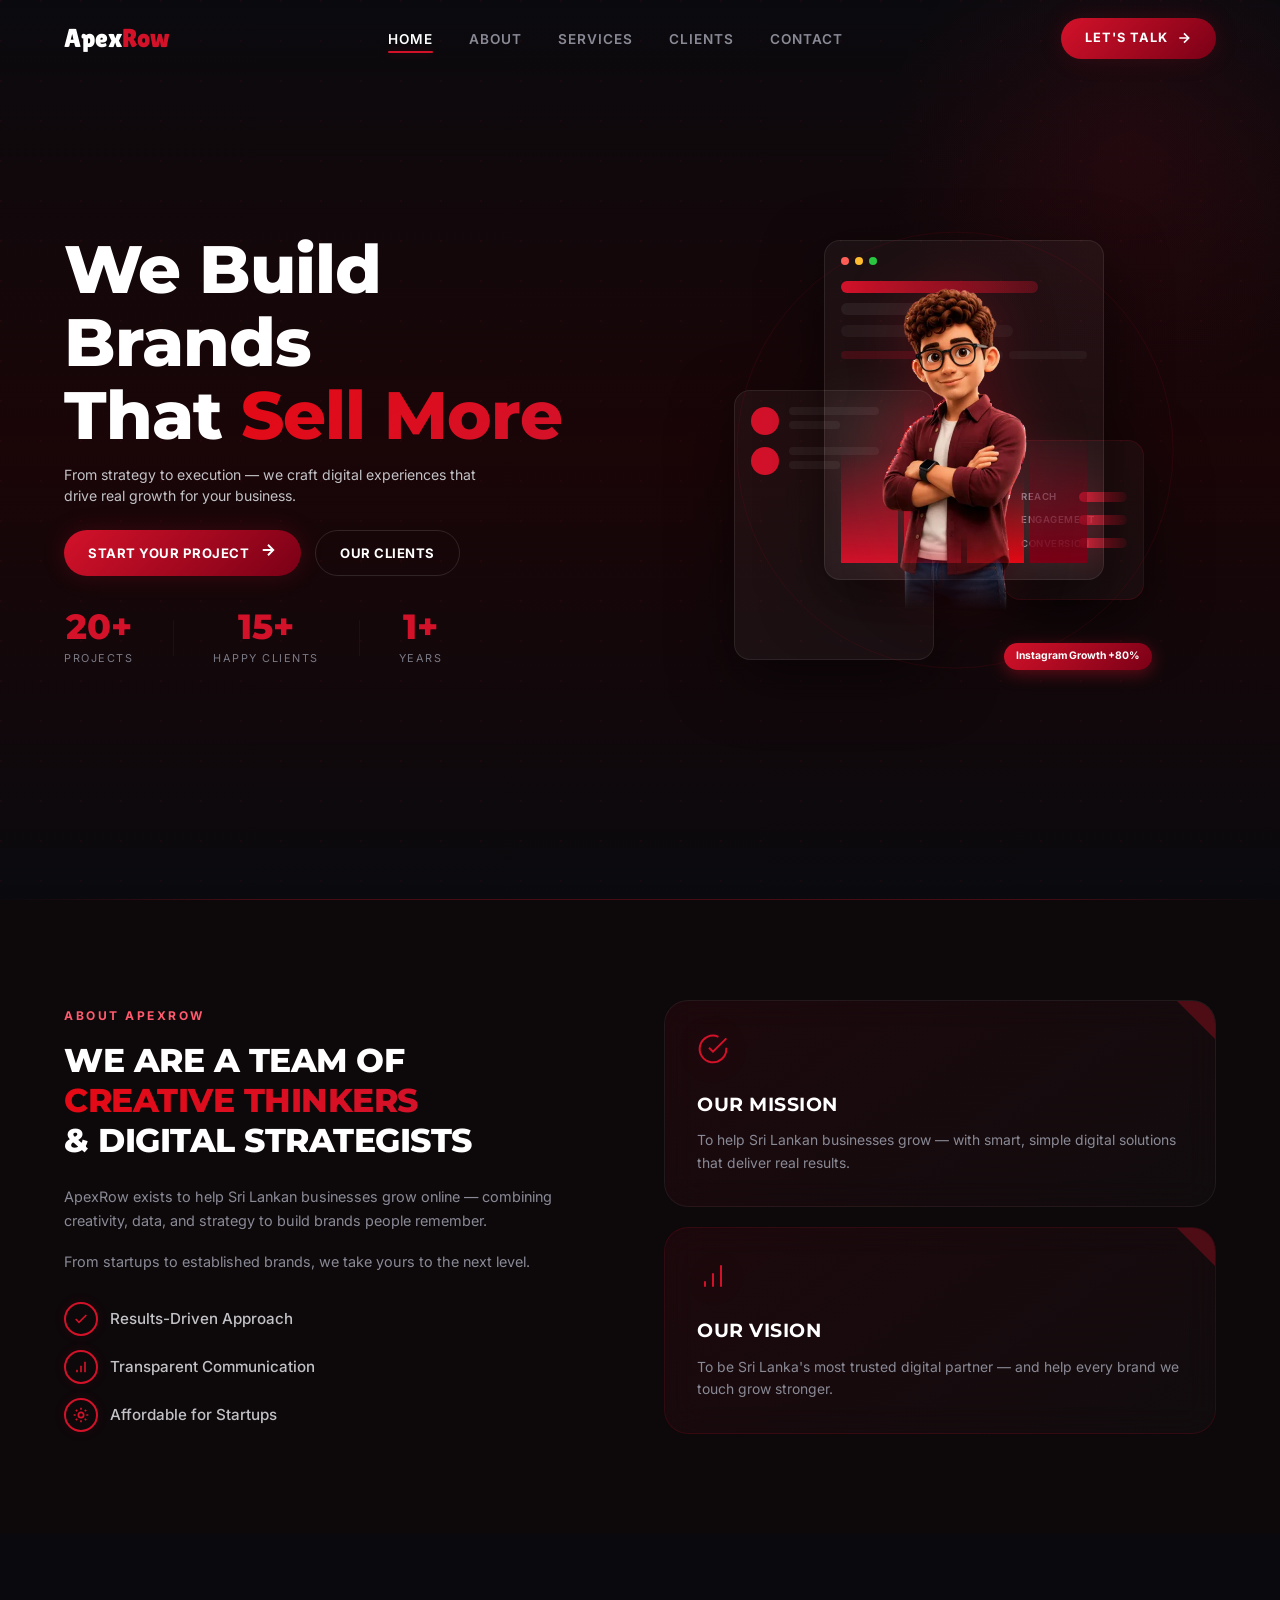
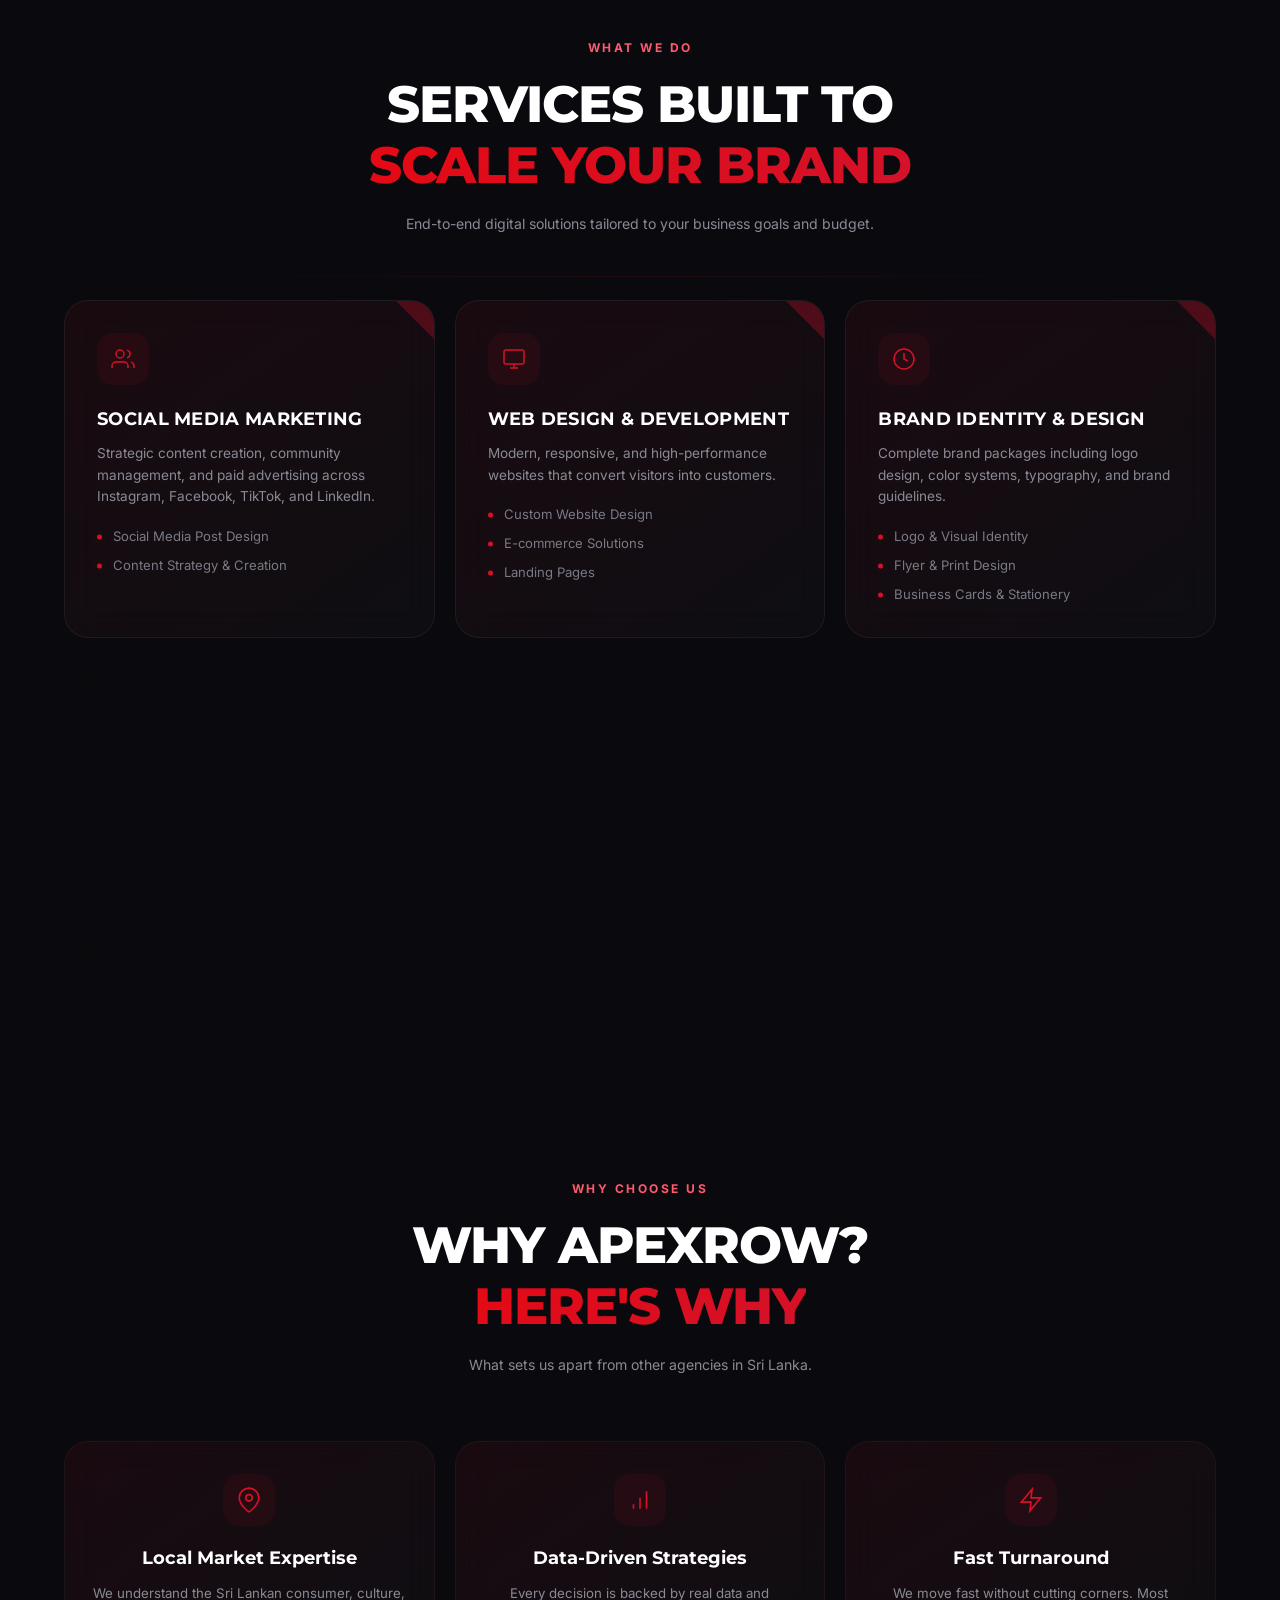
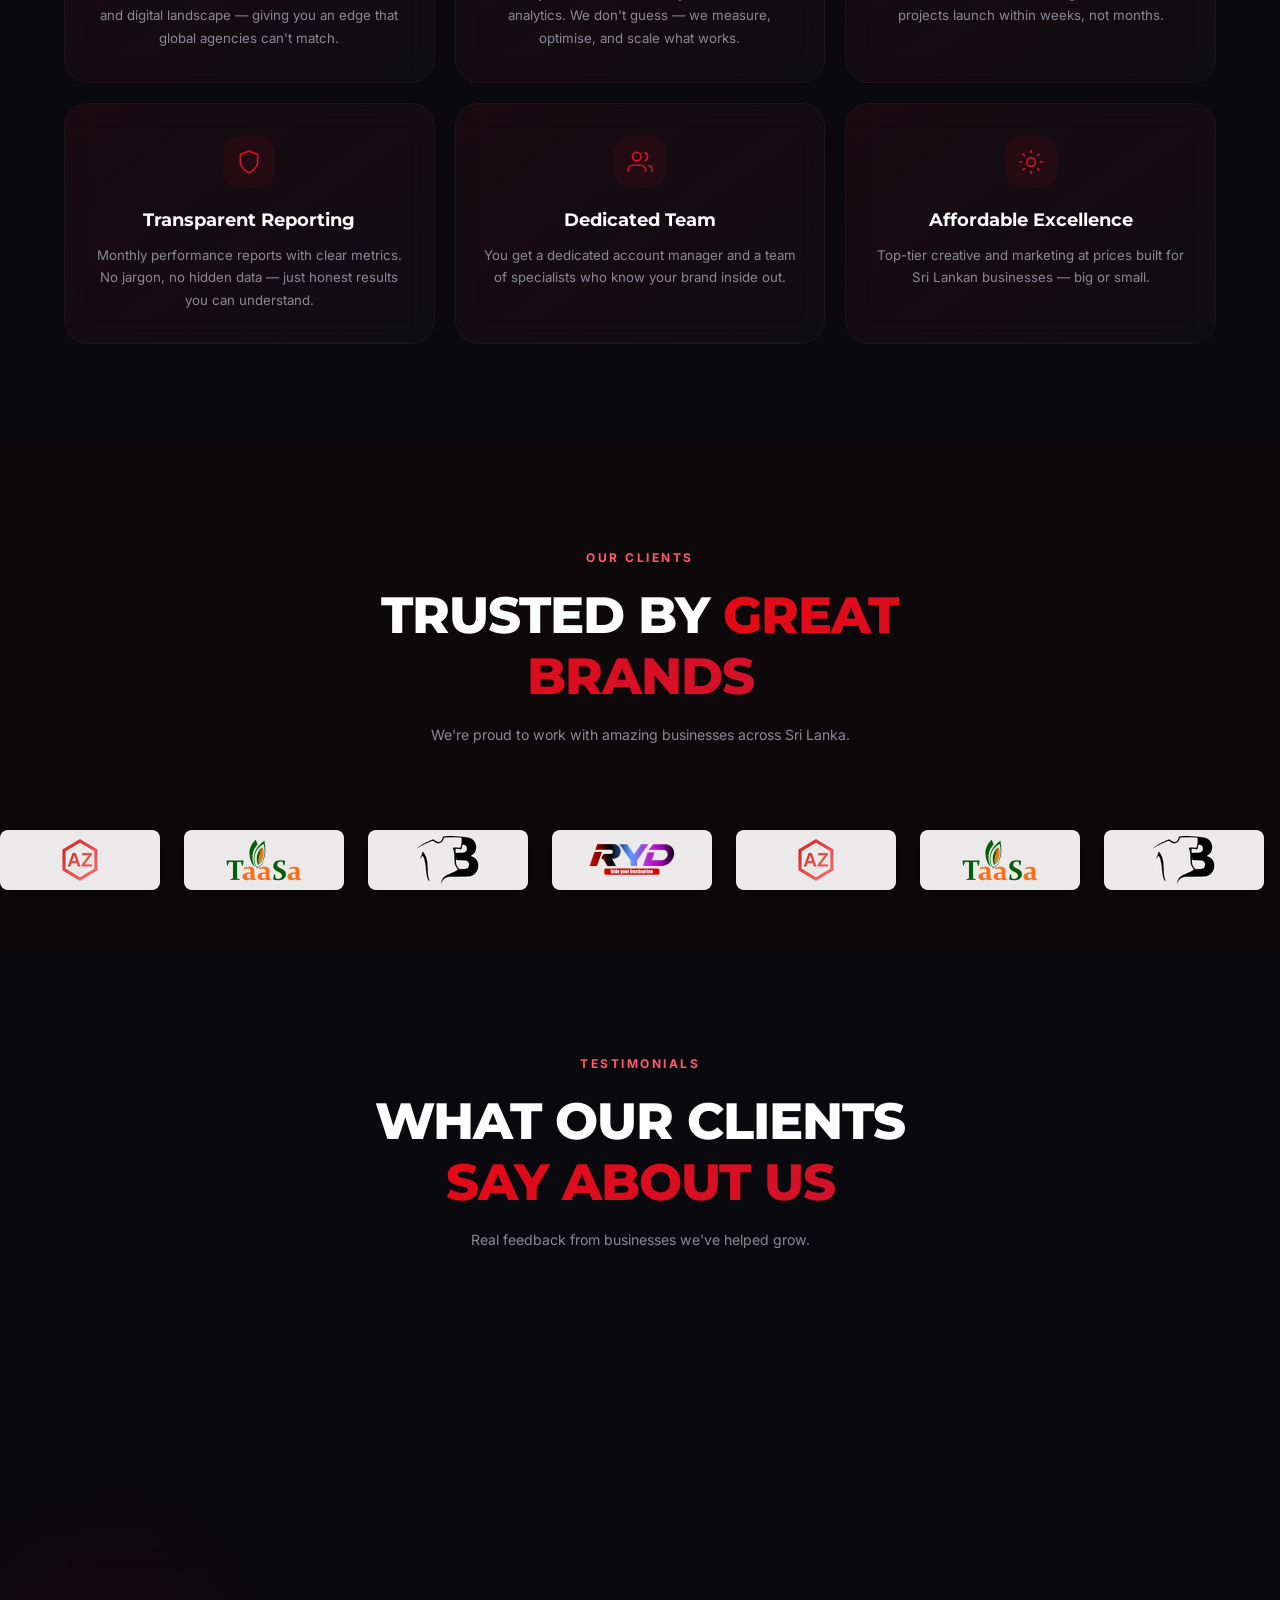
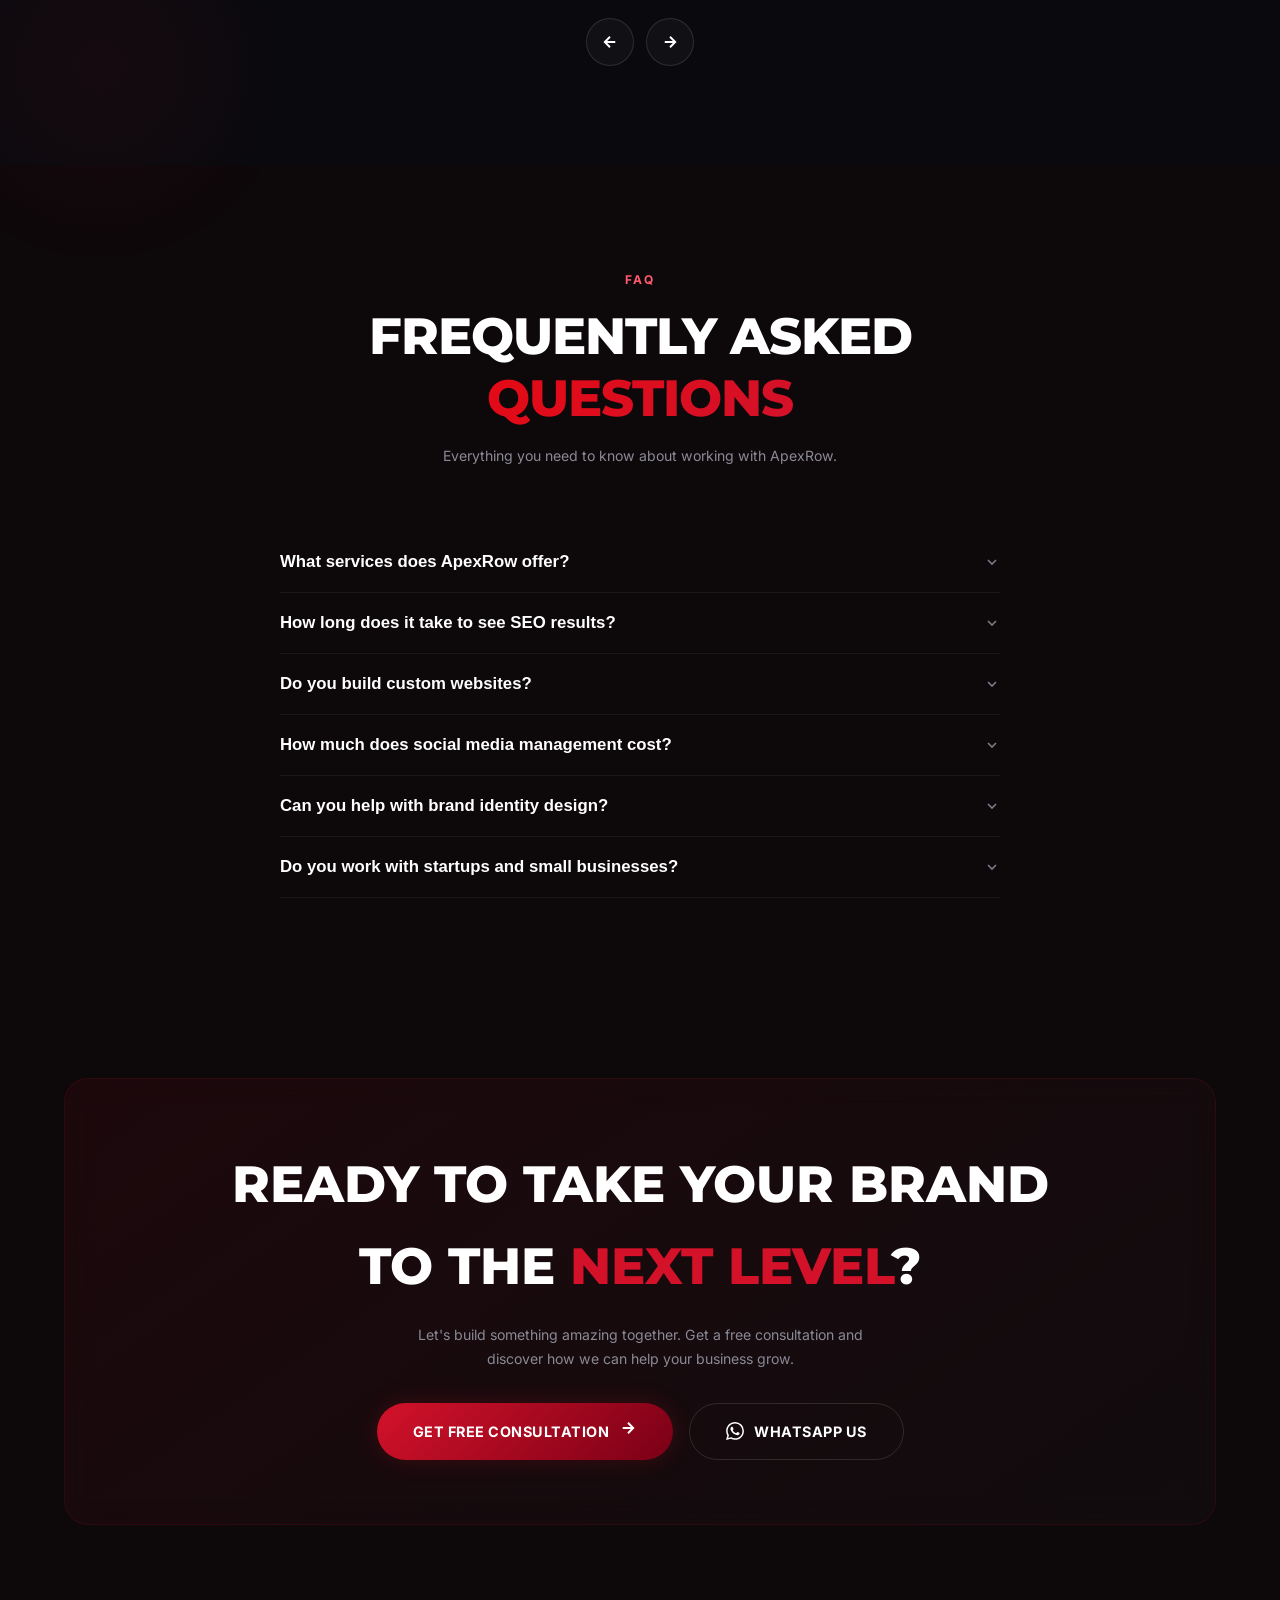
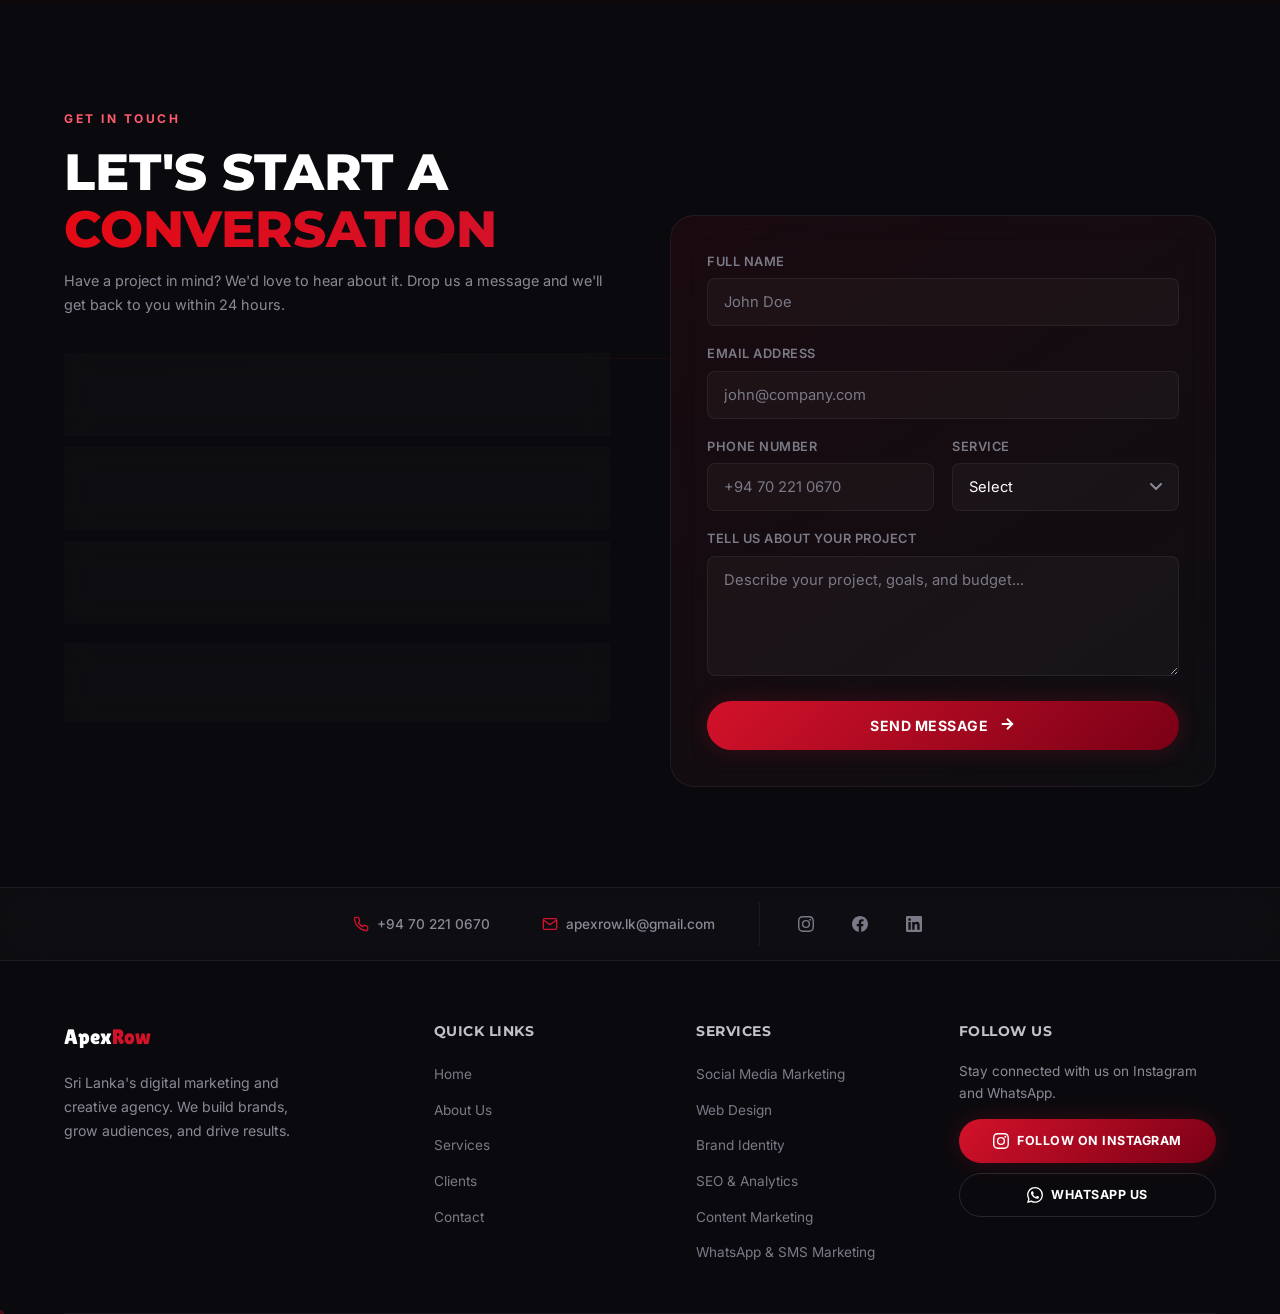
==== index.html @ 32057c98 "Add files via upload" ====
<!DOCTYPE html>
<html lang="en">
<head>
    <meta charset="UTF-8">
    <meta name="viewport" content="width=device-width, initial-scale=1.0">
    <title>ApexRow | Digital Marketing & Creative Agency in Sri Lanka</title>
    <meta name="description" content="ApexRow - Sri Lanka's top digital marketing and creative agency. We build brands, grow audiences, and drive results with social media, web design, branding, SEO, and content marketing.">
    <meta name="robots" content="index, follow">
    <meta name="author" content="ApexRow">
    <meta name="theme-color" content="#0A0A0E">
    <meta name="msapplication-navbutton-color" content="#0A0A0E">
    <meta name="apple-mobile-web-app-status-bar-style" content="black-translucent">
    <meta name="format-detection" content="telephone=yes">

    <link rel="canonical" href="https://apexrow.lk/">

    <link rel="icon" type="image/svg+xml" href="favicon/favicon.svg">
    <link rel="icon" type="image/png" sizes="96x96" href="favicon/favicon-96x96.png">
    <link rel="icon" type="image/x-icon" href="favicon/favicon.ico">
    <link rel="apple-touch-icon" sizes="180x180" href="favicon/apple-touch-icon.png">
    <link rel="manifest" href="favicon/site.webmanifest">
    <noscript><style>[data-animate]{opacity:1!important;transform:none!important}.hero-entrance{opacity:1!important;transform:none!important}</style></noscript>

    <meta property="og:type" content="website">
    <meta property="og:url" content="https://apexrow.lk/">
    <meta property="og:title" content="ApexRow | Digital Marketing & Creative Agency in Sri Lanka">
    <meta property="og:description" content="From strategy to execution — we craft digital experiences that drive real growth for your business.">
    <meta property="og:image" content="https://apexrow.lk/og-image.jpg">
    <meta property="og:image:width" content="1200">
    <meta property="og:image:height" content="630">
    <meta property="og:image:type" content="image/jpeg">
    <meta property="og:image:alt" content="ApexRow — Digital Marketing & Creative Agency in Sri Lanka">
    <meta property="og:site_name" content="ApexRow">
    <meta property="og:locale" content="en_LK">

    <meta name="twitter:card" content="summary_large_image">
    <meta name="twitter:url" content="https://apexrow.lk/">
    <meta name="twitter:title" content="ApexRow | Digital Marketing & Creative Agency in Sri Lanka">
    <meta name="twitter:description" content="From strategy to execution — we craft digital experiences that drive real growth for your business.">
    <meta name="twitter:image" content="https://apexrow.lk/og-image.jpg">

    <link rel="preconnect" href="https://fonts.googleapis.com">
    <link rel="preconnect" href="https://fonts.gstatic.com" crossorigin>
    <link rel="preload" as="style" href="https://fonts.googleapis.com/css2?family=Inter:wght@400;500;600;700&family=Montserrat:wght@700;800&family=Lilita+One&display=swap">
    <link href="https://fonts.googleapis.com/css2?family=Inter:wght@400;500;600;700&family=Montserrat:wght@700;800&family=Lilita+One&display=swap" rel="stylesheet" media="print" onload="this.media='all'">
    <noscript><link rel="stylesheet" href="https://fonts.googleapis.com/css2?family=Inter:wght@400;500;600;700&family=Montserrat:wght@700;800&family=Lilita+One&display=swap"></noscript>
    <link rel="preload" as="image" href="AVR.webp" fetchpriority="high">
    <link rel="stylesheet" href="styles.css">

    <script type="application/ld+json">
    {
        "@context": "https://schema.org",
        "@type": "Organization",
        "@id": "https://apexrow.lk/#organization",
        "name": "ApexRow",
        "url": "https://apexrow.lk/",
        "logo": {
            "@type": "ImageObject",
            "url": "https://apexrow.lk/favicon/favicon-96x96.png",
            "width": 96,
            "height": 96
        },
        "description": "Sri Lanka's digital marketing and creative agency. We build brands, grow audiences, and drive results with social media, web design, branding, SEO, and content marketing.",
        "address": {
            "@type": "PostalAddress",
            "addressLocality": "Sri Lanka",
            "addressCountry": "LK"
        },
        "contactPoint": {
            "@type": "ContactPoint",
            "telephone": "+94-70-221-0670",
            "contactType": "customer service",
            "availableLanguage": ["English", "Sinhala", "Tamil"]
        },
        "sameAs": [
            "https://www.instagram.com/apexrow.lk",
            "https://www.facebook.com/profile.php?id=61590316827699",
            "https://linkedin.com/company/apexrow"
        ]
    }
    </script>

    <script type="application/ld+json">
    {
        "@context": "https://schema.org",
        "@type": "WebSite",
        "@id": "https://apexrow.lk/#website",
        "name": "ApexRow",
        "url": "https://apexrow.lk/",
        "publisher": { "@id": "https://apexrow.lk/#organization" }
    }
    </script>

    <script type="application/ld+json">
    {
        "@context": "https://schema.org",
        "@type": "FAQPage",
        "mainEntity": [
            {
                "@type": "Question",
                "name": "What services does ApexRow offer?",
                "acceptedAnswer": {
                    "@type": "Answer",
                    "text": "We provide a full range of digital marketing and creative services including social media marketing, web design & development, brand identity & design, SEO & analytics, content marketing, and WhatsApp/SMS marketing. Every service is tailored to your business goals."
                }
            },
            {
                "@type": "Question",
                "name": "How long does it take to see SEO results?",
                "acceptedAnswer": {
                    "@type": "Answer",
                    "text": "SEO is a long-term strategy. Most clients begin seeing noticeable improvements in 3-6 months, with significant growth by 6-12 months. We provide monthly reports so you can track every metric from day one."
                }
            },
            {
                "@type": "Question",
                "name": "Do you build custom websites?",
                "acceptedAnswer": {
                    "@type": "Answer",
                    "text": "Yes. Every website we build is custom-designed from scratch — no templates, no page builders. We deliver fast, responsive, SEO-optimised sites built with modern code that you can scale as your business grows."
                }
            },
            {
                "@type": "Question",
                "name": "How much does social media management cost?",
                "acceptedAnswer": {
                    "@type": "Answer",
                    "text": "Our social media packages start from LKR 35,000/month and scale based on platform count, content volume, and ad spend. Every package includes strategy, content creation, posting, and monthly performance insights."
                }
            },
            {
                "@type": "Question",
                "name": "Can you help with brand identity design?",
                "acceptedAnswer": {
                    "@type": "Answer",
                    "text": "Yes — brand identity is one of our core offerings. We deliver complete brand packages including logo design, colour systems, typography selection, brand guidelines, and print materials like business cards and flyers."
                }
            },
            {
                "@type": "Question",
                "name": "Do you work with startups and small businesses?",
                "acceptedAnswer": {
                    "@type": "Answer",
                    "text": "Yes. We love working with startups and small businesses. We offer flexible packages designed for growing budgets, and our team is committed to helping you establish a strong market presence from the start."
                }
            }
        ]
    }
    </script>
</head>
<body>
    <a class="skip-link" href="#home">Skip to content</a>

    <!-- Red Geometric Background Canvas -->
    <canvas id="bgCanvas"></canvas>

    <!-- ===== NAVBAR ===== -->
    <nav class="navbar" id="navbar">
        <div class="container nav-container">
            <a href="#home" class="nav-logo">
                <span class="logo-light">Apex</span><span class="logo-red">Row</span>
            </a>
            <ul class="nav-links" id="navLinks">
                <li><a href="#home" class="active">Home</a></li>
                <li><a href="#about">About</a></li>
                <li><a href="#services">Services</a></li>
                <li><a href="#clients">Clients</a></li>
                <li><a href="#contact">Contact</a></li>
                <li class="nav-cta-mobile-item"><a href="#contact" class="nav-cta nav-cta-mobile">Let's Talk</a></li>
            </ul>
            <a href="#contact" class="nav-cta">
                Let's Talk
                <svg width="16" height="16" viewBox="0 0 24 24" fill="none" stroke="currentColor" stroke-width="2.5" aria-hidden="true"><path d="M5 12h14M12 5l7 7-7 7"/></svg>
            </a>
            <button class="nav-toggle" id="navToggle" aria-label="Toggle menu" aria-controls="navLinks" aria-expanded="false">
                <span></span><span></span><span></span>
            </button>
        </div>
    </nav>

    <!-- ===== HERO ===== -->
    <section class="hero" id="home" tabindex="-1">
        <div class="hero-grid-overlay"></div>
        <div class="hero-glow"></div>

        <div class="container hero-container">
            <div class="hero-left">
                <h1>
                    <span class="h1-line hero-entrance">We Build Brands</span>
                    <span class="h1-line hero-entrance">That <span class="red">Sell More</span></span>
                </h1>
                <p class="hero-sub hero-entrance">
                    From strategy to execution — we craft digital experiences that drive real growth for your business.
                </p>

                <div class="hero-actions hero-entrance">
                    <a href="#contact" class="btn btn-primary">
                        <span>Start Your Project</span>
                        <span class="btn-arrow">
                            <svg width="18" height="18" viewBox="0 0 24 24" fill="none" stroke="currentColor" stroke-width="2.5" aria-hidden="true"><path d="M5 12h14M12 5l7 7-7 7"/></svg>
                        </span>
                    </a>
                    <a href="#clients" class="btn btn-ghost">Our Clients</a>
                </div>
            </div>

            <div class="hero-stats hero-entrance">
                <div class="stat-item">
                    <span class="stat-num"><span data-count="20">0</span>+</span>
                    <span class="stat-lbl">Projects</span>
                </div>
                <div class="stat-item">
                    <span class="stat-num"><span data-count="15">0</span>+</span>
                    <span class="stat-lbl">Happy Clients</span>
                </div>
                <div class="stat-item">
                    <span class="stat-num"><span data-count="1">0</span>+</span>
                    <span class="stat-lbl">Years</span>
                </div>
            </div>

            <div class="hero-right hero-entrance">
                <div class="hero-mockup-stack">
                    <div class="mockup mockup-1">
                        <div class="mockup-screen">
                            <div class="mockup-header">
                                <span></span><span></span><span></span>
                            </div>
                            <div class="mockup-content">
                                <div class="mockup-bar" style="width:80%"></div>
                                <div class="mockup-bar" style="width:55%"></div>
                                <div class="mockup-bar" style="width:70%"></div>
                                <div class="mockup-bar-short">
                                    <span></span><span></span><span></span>
                                </div>
                                <div class="mockup-chart">
                                    <span></span><span></span><span></span><span></span>
                                </div>
                            </div>
                        </div>
                    </div>
                    <div class="mockup mockup-2">
                        <div class="mockup-screen">
                            <div class="mockup-scroll">
                                <div class="mockup-post">
                                    <div class="mockup-avatar"></div>
                                    <div class="mockup-post-content">
                                        <span></span>
                                        <span></span>
                                    </div>
                                </div>
                                <div class="mockup-post">
                                    <div class="mockup-avatar"></div>
                                    <div class="mockup-post-content">
                                        <span></span>
                                        <span></span>
                                    </div>
                                </div>
                            </div>
                        </div>
                    </div>
                    <div class="mockup mockup-3">
                        <div class="mockup-screen">
                            <div class="mockup-analytics">
                                <div class="analytic-row">
                                    <span class="analytic-label">Reach</span>
                                    <span class="analytic-bar" style="width:85%"></span>
                                </div>
                                <div class="analytic-row">
                                    <span class="analytic-label">Engagement</span>
                                    <span class="analytic-bar" style="width:72%"></span>
                                </div>
                                <div class="analytic-row">
                                    <span class="analytic-label">Conversion</span>
                                    <span class="analytic-bar" style="width:64%"></span>
                                </div>
                            </div>
                        </div>
                    </div>
                    <div class="mockup-badge">Instagram Growth +80%</div>
                    <div class="hero-orb"></div>
                    <div class="hero-mascot">
                        <div class="mascot-body">
                            <img src="AVR.webp" alt="ApexRow — Digital Marketing Agency Sri Lanka" width="340" height="340" class="mascot-img" fetchpriority="high">
                            <div class="mascot-glow-ring"></div>
                        </div>
                    </div>
                </div>
            </div>
        </div>

        <div class="hero-vector-line"></div>
    </section>

    <!-- ===== ABOUT ===== -->
    <section class="about section" id="about">
        <div class="container">
            <div class="about-grid">
                <div class="about-content" data-animate="fade-right">
                    <span class="section-tag">About ApexRow</span>
                    <h2>
                        <span class="line-block">We Are a Team of</span>
                        <span class="line-block"><span class="red">Creative Thinkers</span></span>
                        <span class="line-block">&amp; Digital Strategists</span>
                    </h2>
                    <p class="about-text">
                        ApexRow exists to help Sri Lankan businesses grow online — combining creativity, data, and strategy to build brands people remember.
                    </p>
                    <p class="about-text">
                        From startups to established brands, we take yours to the next level.
                    </p>
                    <div class="about-features">
                        <div class="about-feat">
                            <div class="feat-icon-wrap">
                                <svg width="18" height="18" viewBox="0 0 24 24" fill="none" stroke="currentColor" stroke-width="2.5" aria-hidden="true"><polyline points="20 6 9 17 4 12"/></svg>
                            </div>
                            <span>Results-Driven Approach</span>
                        </div>
                        <div class="about-feat">
                            <div class="feat-icon-wrap">
                                <svg width="18" height="18" viewBox="0 0 24 24" fill="none" stroke="currentColor" stroke-width="2.5" aria-hidden="true"><path d="M12 20V10"/><path d="M18 20V4"/><path d="M6 20v-4"/></svg>
                            </div>
                            <span>Transparent Communication</span>
                        </div>
                        <div class="about-feat">
                            <div class="feat-icon-wrap">
                                <svg width="18" height="18" viewBox="0 0 24 24" fill="none" stroke="currentColor" stroke-width="2.5" aria-hidden="true"><path d="M12 1v3M12 20v3M4.22 4.22l2.12 2.12M17.66 17.66l2.12 2.12M1 12h3M20 12h3M4.22 19.78l2.12-2.12M17.66 6.34l2.12-2.12"/><circle cx="12" cy="12" r="4"/></svg>
                            </div>
                            <span>Affordable for Startups</span>
                        </div>
                    </div>
                </div>

                <div class="about-cards" data-animate="fade-left">
                    <div class="about-card glass-card">
                        <div class="card-corner"></div>
                        <div class="about-card-icon">
                            <svg width="32" height="32" viewBox="0 0 24 24" fill="none" stroke="currentColor" stroke-width="1.5" aria-hidden="true"><path d="M22 11.08V12a10 10 0 1 1-5.93-9.14"/><polyline points="22 4 12 14.01 9 11.01"/></svg>
                        </div>
                        <h3>Our Mission</h3>
                        <p>To help Sri Lankan businesses grow — with smart, simple digital solutions that deliver real results.</p>
                    </div>
                    <div class="about-card glass-card card-red-border">
                        <div class="card-corner"></div>
                        <div class="about-card-icon">
                            <svg width="32" height="32" viewBox="0 0 24 24" fill="none" stroke="currentColor" stroke-width="1.5" aria-hidden="true"><path d="M12 20V10"/><path d="M18 20V4"/><path d="M6 20v-4"/></svg>
                        </div>
                        <h3>Our Vision</h3>
                        <p>To be Sri Lanka's most trusted digital partner — and help every brand we touch grow stronger.</p>
                    </div>
                </div>
            </div>
        </div>
    </section>

    <!-- ===== SERVICES ===== -->
    <section class="services section" id="services">
        <div class="services-bg-line"></div>
        <div class="container">
            <div class="section-header" data-animate="fade-up">
                <span class="section-tag">What We Do</span>
                <h2>Services Built to <span class="red">Scale Your Brand</span></h2>
                <p>End-to-end digital solutions tailored to your business goals and budget.</p>
            </div>

            <div class="services-grid">
                <div class="service-card glass-card" data-animate="fade-up" data-delay="0">
                    <div class="card-corner"></div>
                    <div class="s-icon">
                        <svg width="28" height="28" viewBox="0 0 24 24" fill="none" stroke="currentColor" stroke-width="1.5" aria-hidden="true"><path d="M17 21v-2a4 4 0 0 0-4-4H5a4 4 0 0 0-4 4v2"/><circle cx="9" cy="7" r="4"/><path d="M23 21v-2a4 4 0 0 0-3-3.87"/><path d="M16 3.13a4 4 0 0 1 0 7.75"/></svg>
                    </div>
                    <h3>Social Media Marketing</h3>
                    <p>Strategic content creation, community management, and paid advertising across Instagram, Facebook, TikTok, and LinkedIn.</p>
                    <ul class="s-list">
                        <li>Social Media Post Design</li>
                        <li>Content Strategy & Creation</li>
                    </ul>
                </div>

                <div class="service-card glass-card" data-animate="fade-up" data-delay="100">
                    <div class="card-corner"></div>
                    <div class="s-icon">
                        <svg width="28" height="28" viewBox="0 0 24 24" fill="none" stroke="currentColor" stroke-width="1.5" aria-hidden="true"><rect x="2" y="3" width="20" height="14" rx="2"/><line x1="8" y1="21" x2="16" y2="21"/><line x1="12" y1="17" x2="12" y2="21"/></svg>
                    </div>
                    <h3>Web Design & Development</h3>
                    <p>Modern, responsive, and high-performance websites that convert visitors into customers.</p>
                    <ul class="s-list">
                        <li>Custom Website Design</li>
                        <li>E-commerce Solutions</li>
                        <li>Landing Pages</li>
                    </ul>
                </div>

                <div class="service-card glass-card" data-animate="fade-up" data-delay="200">
                    <div class="card-corner"></div>
                    <div class="s-icon">
                        <svg width="28" height="28" viewBox="0 0 24 24" fill="none" stroke="currentColor" stroke-width="1.5" aria-hidden="true"><circle cx="12" cy="12" r="10"/><path d="M12 6v6l4 2"/></svg>
                    </div>
                    <h3>Brand Identity & Design</h3>
                    <p>Complete brand packages including logo design, color systems, typography, and brand guidelines.</p>
                    <ul class="s-list">
                        <li>Logo & Visual Identity</li>
                        <li>Flyer & Print Design</li>
                        <li>Business Cards & Stationery</li>
                    </ul>
                </div>

                <div class="service-card glass-card" data-animate="fade-up" data-delay="300">
                    <div class="card-corner"></div>
                    <div class="s-icon">
                        <svg width="28" height="28" viewBox="0 0 24 24" fill="none" stroke="currentColor" stroke-width="1.5" aria-hidden="true"><polyline points="22 12 18 12 15 21 9 3 6 12 2 12"/></svg>
                    </div>
                    <h3>SEO & Analytics</h3>
                    <p>Data-driven SEO strategies and analytics to maximize your online visibility and ROI.</p>
                    <ul class="s-list">
                        <li>Technical SEO Audit</li>
                        <li>Keyword Strategy</li>
                        <li>Performance Reporting</li>
                    </ul>
                </div>

                <div class="service-card glass-card" data-animate="fade-up" data-delay="400">
                    <div class="card-corner"></div>
                    <div class="s-icon">
                        <svg width="28" height="28" viewBox="0 0 24 24" fill="none" stroke="currentColor" stroke-width="1.5" aria-hidden="true"><path d="M15 3h4a2 2 0 0 1 2 2v14a2 2 0 0 1-2 2h-4"/><polyline points="10 17 15 12 10 7"/><line x1="15" y1="12" x2="3" y2="12"/></svg>
                    </div>
                    <h3>Content Marketing</h3>
                    <p>Engaging blog posts, videos, reels, and storytelling content that builds audience loyalty.</p>
                    <ul class="s-list">
                        <li>Video Production</li>
                        <li>Copywriting & Blogging</li>
                        <li>Reels & Short-form</li>
                    </ul>
                </div>

                <div class="service-card glass-card" data-animate="fade-up" data-delay="500">
                    <div class="card-corner"></div>
                    <div class="s-icon">
                        <svg width="28" height="28" viewBox="0 0 24 24" fill="none" stroke="currentColor" stroke-width="1.5" aria-hidden="true"><path d="M21 15a2 2 0 0 1-2 2H7l-4 4V5a2 2 0 0 1 2-2h14a2 2 0 0 1 2 2z"/></svg>
                    </div>
                    <h3>WhatsApp & SMS Marketing</h3>
                    <p>Direct-to-customer messaging campaigns with high open rates and instant engagement.</p>
                    <ul class="s-list">
                        <li>Bulk WhatsApp Campaigns</li>
                        <li>Automated Responses</li>
                        <li>SMS Marketing</li>
                    </ul>
                </div>
            </div>
        </div>
    </section>

    <!-- ===== WHY CHOOSE US ===== -->
    <section class="why section" id="why">
        <div class="container">
            <div class="section-header" data-animate="fade-up">
                <span class="section-tag">Why Choose Us</span>
                <h2>Why ApexRow? <span class="red">Here's Why</span></h2>
                <p>What sets us apart from other agencies in Sri Lanka.</p>
            </div>
            <div class="why-grid">
                <div class="why-card glass-card" data-animate="fade-up">
                    <div class="why-icon">
                        <svg width="26" height="26" viewBox="0 0 24 24" fill="none" stroke="currentColor" stroke-width="1.5" aria-hidden="true"><path d="M21 10c0 7-9 13-9 13s-9-6-9-13a9 9 0 0 1 18 0z"/><circle cx="12" cy="10" r="3"/></svg>
                    </div>
                    <h3>Local Market Expertise</h3>
                    <p>We understand the Sri Lankan consumer, culture, and digital landscape — giving you an edge that global agencies can't match.</p>
                </div>
                <div class="why-card glass-card" data-animate="fade-up" data-delay="80">
                    <div class="why-icon">
                        <svg width="26" height="26" viewBox="0 0 24 24" fill="none" stroke="currentColor" stroke-width="1.5" aria-hidden="true"><path d="M12 20V10"/><path d="M18 20V4"/><path d="M6 20v-4"/></svg>
                    </div>
                    <h3>Data-Driven Strategies</h3>
                    <p>Every decision is backed by real data and analytics. We don't guess — we measure, optimise, and scale what works.</p>
                </div>
                <div class="why-card glass-card" data-animate="fade-up" data-delay="160">
                    <div class="why-icon">
                        <svg width="26" height="26" viewBox="0 0 24 24" fill="none" stroke="currentColor" stroke-width="1.5" aria-hidden="true"><polygon points="13 2 3 14 12 14 11 22 21 10 12 10 13 2"/></svg>
                    </div>
                    <h3>Fast Turnaround</h3>
                    <p>We move fast without cutting corners. Most projects launch within weeks, not months.</p>
                </div>
                <div class="why-card glass-card" data-animate="fade-up" data-delay="240">
                    <div class="why-icon">
                        <svg width="26" height="26" viewBox="0 0 24 24" fill="none" stroke="currentColor" stroke-width="1.5" aria-hidden="true"><path d="M12 22s8-4 8-10V5l-8-3-8 3v7c0 6 8 10 8 10z"/></svg>
                    </div>
                    <h3>Transparent Reporting</h3>
                    <p>Monthly performance reports with clear metrics. No jargon, no hidden data — just honest results you can understand.</p>
                </div>
                <div class="why-card glass-card" data-animate="fade-up" data-delay="320">
                    <div class="why-icon">
                        <svg width="26" height="26" viewBox="0 0 24 24" fill="none" stroke="currentColor" stroke-width="1.5" aria-hidden="true"><path d="M17 21v-2a4 4 0 0 0-4-4H5a4 4 0 0 0-4 4v2"/><circle cx="9" cy="7" r="4"/><path d="M23 21v-2a4 4 0 0 0-3-3.87"/><path d="M16 3.13a4 4 0 0 1 0 7.75"/></svg>
                    </div>
                    <h3>Dedicated Team</h3>
                    <p>You get a dedicated account manager and a team of specialists who know your brand inside out.</p>
                </div>
                <div class="why-card glass-card" data-animate="fade-up" data-delay="400">
                    <div class="why-icon">
                        <svg width="26" height="26" viewBox="0 0 24 24" fill="none" stroke="currentColor" stroke-width="1.5" aria-hidden="true"><path d="M12 1v3M12 20v3M4.22 4.22l2.12 2.12M17.66 17.66l2.12 2.12M1 12h3M20 12h3M4.22 19.78l2.12-2.12M17.66 6.34l2.12-2.12"/><circle cx="12" cy="12" r="4"/></svg>
                    </div>
                    <h3>Affordable Excellence</h3>
                    <p>Top-tier creative and marketing at prices built for Sri Lankan businesses — big or small.</p>
                </div>
            </div>
        </div>
    </section>

    <!-- ===== CLIENTS ===== -->
    <section class="clients section" id="clients">
        <div class="container">
            <div class="section-header" data-animate="fade-up">
                <span class="section-tag">Our Clients</span>
                <h2>Trusted by <span class="red">Great Brands</span></h2>
                <p>We're proud to work with amazing businesses across Sri Lanka.</p>
            </div>
        </div>
        <div class="clients-track-wrapper">
            <div class="clients-track">
                <a href="https://al-zakki.netlify.app/" target="_blank" rel="noopener" class="client-logo"><img src="clients/al-zakki.png" alt="Al-Zakki Hall" width="160" height="60" loading="lazy"></a>
                <a href="https://taasabusinessgroup.com/taasa-rice" target="_blank" rel="noopener" class="client-logo"><img src="clients/taasa.png" alt="TaaSa Business Group" width="160" height="60" loading="lazy"></a>
                <a href="https://browzclothing.netlify.app/" target="_blank" rel="noopener" class="client-logo"><img src="clients/browz.png" alt="Browz Clothing" width="160" height="60" loading="lazy"></a>
                <a href="https://www.instagram.com/ryd_travels_tours_" target="_blank" rel="noopener" class="client-logo"><img src="clients/ryd-travels.png" alt="RYD Travels &amp; Tour" width="160" height="60" loading="lazy"></a>
                <a href="https://al-zakki.netlify.app/" target="_blank" rel="noopener" class="client-logo"><img src="clients/al-zakki.png" alt="Al-Zakki Hall" width="160" height="60" loading="lazy"></a>
                <a href="https://taasabusinessgroup.com/taasa-rice" target="_blank" rel="noopener" class="client-logo"><img src="clients/taasa.png" alt="TaaSa Business Group" width="160" height="60" loading="lazy"></a>
                <a href="https://browzclothing.netlify.app/" target="_blank" rel="noopener" class="client-logo"><img src="clients/browz.png" alt="Browz Clothing" width="160" height="60" loading="lazy"></a>
                <a href="https://www.instagram.com/ryd_travels_tours_" target="_blank" rel="noopener" class="client-logo"><img src="clients/ryd-travels.png" alt="RYD Travels &amp; Tour" width="160" height="60" loading="lazy"></a>
                <!-- Duplicate for seamless loop -->
                <a href="https://al-zakki.netlify.app/" target="_blank" rel="noopener" class="client-logo"><img src="clients/al-zakki.png" alt="Al-Zakki Hall" width="160" height="60" loading="lazy"></a>
                <a href="https://taasabusinessgroup.com/taasa-rice" target="_blank" rel="noopener" class="client-logo"><img src="clients/taasa.png" alt="TaaSa Business Group" width="160" height="60" loading="lazy"></a>
                <a href="https://browzclothing.netlify.app/" target="_blank" rel="noopener" class="client-logo"><img src="clients/browz.png" alt="Browz Clothing" width="160" height="60" loading="lazy"></a>
                <a href="https://www.instagram.com/ryd_travels_tours_" target="_blank" rel="noopener" class="client-logo"><img src="clients/ryd-travels.png" alt="RYD Travels &amp; Tour" width="160" height="60" loading="lazy"></a>
                <a href="https://al-zakki.netlify.app/" target="_blank" rel="noopener" class="client-logo"><img src="clients/al-zakki.png" alt="Al-Zakki Hall" width="160" height="60" loading="lazy"></a>
                <a href="https://taasabusinessgroup.com/taasa-rice" target="_blank" rel="noopener" class="client-logo"><img src="clients/taasa.png" alt="TaaSa Business Group" width="160" height="60" loading="lazy"></a>
                <a href="https://browzclothing.netlify.app/" target="_blank" rel="noopener" class="client-logo"><img src="clients/browz.png" alt="Browz Clothing" width="160" height="60" loading="lazy"></a>
                <a href="https://www.instagram.com/ryd_travels_tours_" target="_blank" rel="noopener" class="client-logo"><img src="clients/ryd-travels.png" alt="RYD Travels &amp; Tour" width="160" height="60" loading="lazy"></a>
            </div>
        </div>
    </section>

    <!-- ===== TESTIMONIALS ===== -->
    <section class="testimonials section" id="testimonials">
        <div class="testimonial-glow"></div>
        <div class="container">
            <div class="section-header" data-animate="fade-up">
                <span class="section-tag">Testimonials</span>
                <h2>What Our Clients <span class="red">Say About Us</span></h2>
                <p>Real feedback from businesses we've helped grow.</p>
            </div>

            <div class="testimonials-carousel">
                <div class="testimonials-track" id="testimonialsTrack">
                    <div class="testi-card glass-card" data-animate="fade-up">
                        <div class="testi-stars">★★★★★</div>
                        <p class="testi-text">
                            "ApexRow designed and built our website. It looks professional and brings us more event enquiries than ever before."
                        </p>
                        <div class="testi-author">
                            <div class="testi-avatar" style="background: linear-gradient(135deg, #D3122A, #7A0016);">AZ</div>
                            <div>
                                <strong><a href="https://al-zakki.netlify.app/" target="_blank" rel="noopener">Al-Zakki Hall <svg width="12" height="12" viewBox="0 0 24 24" fill="none" stroke="currentColor" stroke-width="2.5" aria-hidden="true"><path d="M7 17L17 7M7 7h10v10"/></svg></a></strong>
                                <span>Event Venue</span>
                            </div>
                        </div>
                    </div>
                    <div class="testi-card glass-card" data-animate="fade-up" data-delay="100">
                        <div class="testi-stars">★★★★★</div>
                        <p class="testi-text">
                            "They built a modern website for our business that truly represents us. Professional, fast, and easy to work with."
                        </p>
                        <div class="testi-author">
                            <div class="testi-avatar" style="background: linear-gradient(135deg, #E50914, #8B0000);">TB</div>
                            <div>
                                <strong><a href="https://taasabusinessgroup.com/taasa-rice" target="_blank" rel="noopener">TaaSa Business Group <svg width="12" height="12" viewBox="0 0 24 24" fill="none" stroke="currentColor" stroke-width="2.5" aria-hidden="true"><path d="M7 17L17 7M7 7h10v10"/></svg></a></strong>
                                <span>Business Group</span>
                            </div>
                        </div>
                    </div>
                    <div class="testi-card glass-card" data-animate="fade-up" data-delay="200">
                        <div class="testi-stars">★★★★★</div>
                        <p class="testi-text">
                            "Our new website makes it so easy for customers to browse and order. Sales have grown since it launched."
                        </p>
                        <div class="testi-author">
                            <div class="testi-avatar" style="background: linear-gradient(135deg, #D3122A, #1A0507);">BC</div>
                            <div>
                                <strong><a href="https://browzclothing.netlify.app/" target="_blank" rel="noopener">Browz Clothing <svg width="12" height="12" viewBox="0 0 24 24" fill="none" stroke="currentColor" stroke-width="2.5" aria-hidden="true"><path d="M7 17L17 7M7 7h10v10"/></svg></a></strong>
                                <span>Clothing Brand</span>
                            </div>
                        </div>
                    </div>
                    <div class="testi-card glass-card" data-animate="fade-up">
                        <div class="testi-stars">★★★★★</div>
                        <p class="testi-text">
                            "From our logo to our flyers and social media, ApexRow handles everything. More bookings than ever before."
                        </p>
                        <div class="testi-author">
                            <div class="testi-avatar" style="background: linear-gradient(135deg, #B0001E, #4A0008);">RT</div>
                            <div>
                                <strong><a href="https://www.instagram.com/ryd_travels_tours_" target="_blank" rel="noopener">RYD Travels &amp; Tour <svg width="12" height="12" viewBox="0 0 24 24" fill="none" stroke="currentColor" stroke-width="2.5" aria-hidden="true"><path d="M7 17L17 7M7 7h10v10"/></svg></a></strong>
                                <span>Travel Agency</span>
                            </div>
                        </div>
                    </div>
                </div>
                <div class="testimonials-nav">
                    <button class="testi-nav-btn" id="testiPrev" aria-label="Previous testimonials">
                        <svg width="18" height="18" viewBox="0 0 24 24" fill="none" stroke="currentColor" stroke-width="2.5" aria-hidden="true"><path d="M19 12H5M12 19l-7-7 7-7"/></svg>
                    </button>
                    <button class="testi-nav-btn" id="testiNext" aria-label="Next testimonials">
                        <svg width="18" height="18" viewBox="0 0 24 24" fill="none" stroke="currentColor" stroke-width="2.5" aria-hidden="true"><path d="M5 12h14M12 5l7 7-7 7"/></svg>
                    </button>
                </div>
            </div>
        </div>
    </section>

    <!-- ===== FAQ ===== -->
    <section class="faq section" id="faq">
        <div class="container">
            <div class="section-header" data-animate="fade-up">
                <span class="section-tag">FAQ</span>
                <h2>Frequently Asked <span class="red">Questions</span></h2>
                <p>Everything you need to know about working with ApexRow.</p>
            </div>
            <div class="faq-list" data-animate="fade-up">
                <div class="faq-item">
                    <button class="faq-question" id="faqQ1" aria-expanded="false" aria-controls="faqA1">
                        <span>What services does ApexRow offer?</span>
                        <svg class="faq-arrow" width="16" height="16" viewBox="0 0 24 24" fill="none" stroke="currentColor" stroke-width="2.5" aria-hidden="true"><path d="M6 9l6 6 6-6"/></svg>
                    </button>
                    <div class="faq-answer" id="faqA1" role="region" aria-labelledby="faqQ1">
                        <p>We provide a full range of digital marketing and creative services including social media marketing, web design & development, brand identity & design, SEO & analytics, content marketing, and WhatsApp/SMS marketing. Every service is tailored to your business goals.</p>
                    </div>
                </div>
                <div class="faq-item">
                    <button class="faq-question" id="faqQ2" aria-expanded="false" aria-controls="faqA2">
                        <span>How long does it take to see SEO results?</span>
                        <svg class="faq-arrow" width="16" height="16" viewBox="0 0 24 24" fill="none" stroke="currentColor" stroke-width="2.5" aria-hidden="true"><path d="M6 9l6 6 6-6"/></svg>
                    </button>
                    <div class="faq-answer" id="faqA2" role="region" aria-labelledby="faqQ2">
                        <p>SEO is a long-term strategy. Most clients begin seeing noticeable improvements in 3–6 months, with significant growth by 6–12 months. We provide monthly reports so you can track every metric from day one.</p>
                    </div>
                </div>
                <div class="faq-item">
                    <button class="faq-question" id="faqQ3" aria-expanded="false" aria-controls="faqA3">
                        <span>Do you build custom websites?</span>
                        <svg class="faq-arrow" width="16" height="16" viewBox="0 0 24 24" fill="none" stroke="currentColor" stroke-width="2.5" aria-hidden="true"><path d="M6 9l6 6 6-6"/></svg>
                    </button>
                    <div class="faq-answer" id="faqA3" role="region" aria-labelledby="faqQ3">
                        <p>Absolutely. Every website we build is custom-designed from scratch — no templates, no page builders. We deliver fast, responsive, SEO-optimised sites built with modern code that you can scale as your business grows.</p>
                    </div>
                </div>
                <div class="faq-item">
                    <button class="faq-question" id="faqQ4" aria-expanded="false" aria-controls="faqA4">
                        <span>How much does social media management cost?</span>
                        <svg class="faq-arrow" width="16" height="16" viewBox="0 0 24 24" fill="none" stroke="currentColor" stroke-width="2.5" aria-hidden="true"><path d="M6 9l6 6 6-6"/></svg>
                    </button>
                    <div class="faq-answer" id="faqA4" role="region" aria-labelledby="faqQ4">
                        <p>Our social media packages start from LKR 35,000/month and scale based on platform count, content volume, and ad spend. Every package includes strategy, content creation, posting, and monthly performance insights.</p>
                    </div>
                </div>
                <div class="faq-item">
                    <button class="faq-question" id="faqQ5" aria-expanded="false" aria-controls="faqA5">
                        <span>Can you help with brand identity design?</span>
                        <svg class="faq-arrow" width="16" height="16" viewBox="0 0 24 24" fill="none" stroke="currentColor" stroke-width="2.5" aria-hidden="true"><path d="M6 9l6 6 6-6"/></svg>
                    </button>
                    <div class="faq-answer" id="faqA5" role="region" aria-labelledby="faqQ5">
                        <p>Yes — brand identity is one of our core offerings. We deliver complete brand packages including logo design, colour systems, typography selection, brand guidelines, and print materials like business cards and flyers.</p>
                    </div>
                </div>
                <div class="faq-item">
                    <button class="faq-question" id="faqQ6" aria-expanded="false" aria-controls="faqA6">
                        <span>Do you work with startups and small businesses?</span>
                        <svg class="faq-arrow" width="16" height="16" viewBox="0 0 24 24" fill="none" stroke="currentColor" stroke-width="2.5" aria-hidden="true"><path d="M6 9l6 6 6-6"/></svg>
                    </button>
                    <div class="faq-answer" id="faqA6" role="region" aria-labelledby="faqQ6">
                        <p>Definitely. We love working with startups and small businesses. We offer flexible packages designed for growing budgets, and our team is committed to helping you establish a strong market presence from the start.</p>
                    </div>
                </div>
            </div>
        </div>
    </section>

    <!-- ===== CTA ===== -->
    <section class="cta-section">
        <div class="container">
            <div class="cta-box glass-card" data-animate="fade-up">
                <h2>Ready to Take Your Brand<br>to the <span class="red">Next Level</span>?</h2>
                <p>Let's build something amazing together. Get a free consultation and discover how we can help your business grow.</p>
                <div class="cta-actions">
                    <a href="#contact" class="btn btn-primary btn-lg">
                        <span>Get Free Consultation</span>
                        <span class="btn-arrow">
                            <svg width="18" height="18" viewBox="0 0 24 24" fill="none" stroke="currentColor" stroke-width="2.5" aria-hidden="true"><path d="M5 12h14M12 5l7 7-7 7"/></svg>
                        </span>
                    </a>
                    <a href="https://wa.me/94702210670?text=Hello%20ApexRow!%20I%20visited%20your%20website%20and%20I%20would%20like%20to%20know%20more%20about%20your%20services.%20Could%20you%20share%20the%20details%2C%20please%3F" class="btn btn-outline btn-lg" target="_blank" rel="noopener">
                        <svg width="18" height="18" viewBox="0 0 24 24" fill="currentColor" aria-hidden="true"><path d="M17.472 14.382c-.297-.149-1.758-.867-2.03-.967-.273-.099-.471-.148-.67.15-.197.297-.767.966-.94 1.164-.173.199-.347.223-.644.075-.297-.15-1.255-.463-2.39-1.475-.883-.788-1.48-1.761-1.653-2.059-.173-.297-.018-.458.13-.606.134-.133.298-.347.446-.52.149-.174.198-.298.298-.497.099-.198.05-.371-.025-.52-.075-.149-.669-1.612-.916-2.207-.242-.579-.487-.5-.669-.51-.173-.008-.371-.01-.57-.01-.198 0-.52.074-.792.372-.272.297-1.04 1.016-1.04 2.479 0 1.462 1.065 2.875 1.213 3.074.149.198 2.096 3.2 5.077 4.487.709.306 1.262.489 1.694.625.712.227 1.36.195 1.871.118.571-.085 1.758-.719 2.006-1.413.248-.694.248-1.289.173-1.413-.074-.124-.272-.198-.57-.347m-5.421 7.403h-.004a9.87 9.87 0 01-5.031-1.378l-.361-.214-3.741.982.998-3.648-.235-.374a9.86 9.86 0 01-1.51-5.26c.001-5.45 4.436-9.884 9.888-9.884 2.64 0 5.122 1.03 6.988 2.898a9.825 9.825 0 012.893 6.994c-.003 5.45-4.437 9.884-9.885 9.884m8.413-18.297A11.815 11.815 0 0012.05 0C5.495 0 .16 5.335.157 11.892c0 2.096.547 4.142 1.588 5.945L.057 24l6.305-1.654a11.882 11.882 0 005.683 1.448h.005c6.554 0 11.89-5.335 11.893-11.893a11.821 11.821 0 00-3.48-8.413z"/></svg>
                        WhatsApp Us
                    </a>
                </div>
            </div>
        </div>
    </section>

    <!-- ===== CONTACT ===== -->
    <section class="contact section" id="contact">
        <div class="contact-bg-line"></div>
        <div class="container">
            <div class="contact-grid">
                <div class="contact-info" data-animate="fade-right">
                    <span class="section-tag">Get In Touch</span>
                    <h2>Let's Start a <span class="red">Conversation</span></h2>
                    <p>Have a project in mind? We'd love to hear about it. Drop us a message and we'll get back to you within 24 hours.</p>

                    <div class="contact-items">
                        <div class="contact-item glass-card-sm">
                            <div class="contact-icon">
                                <svg width="18" height="18" viewBox="0 0 24 24" fill="none" stroke="currentColor" stroke-width="2" aria-hidden="true"><path d="M4 4h16c1.1 0 2 .9 2 2v12c0 1.1-.9 2-2 2H4c-1.1 0-2-.9-2-2V6c0-1.1.9-2 2-2z"/><polyline points="22,6 12,13 2,6"/></svg>
                            </div>
                            <div>
                                <span class="ci-label">Email Us</span>
                                <a href="mailto:apexrow.lk@gmail.com">apexrow.lk@gmail.com</a>
                            </div>
                        </div>
                        <div class="contact-item glass-card-sm">
                            <div class="contact-icon">
                                <svg width="18" height="18" viewBox="0 0 24 24" fill="none" stroke="currentColor" stroke-width="2" aria-hidden="true"><path d="M22 16.92v3a2 2 0 0 1-2.18 2 19.79 19.79 0 0 1-8.63-3.07 19.5 19.5 0 0 1-6-6 19.79 19.79 0 0 1-3.07-8.67A2 2 0 0 1 4.11 2h3a2 2 0 0 1 2 1.72 12.84 12.84 0 0 0 .7 2.81 2 2 0 0 1-.45 2.11L8.09 9.91a16 16 0 0 0 6 6l1.27-1.27a2 2 0 0 1 2.11-.45 12.84 12.84 0 0 0 2.81.7A2 2 0 0 1 22 16.92z"/></svg>
                            </div>
                            <div>
                                <span class="ci-label">Call Us</span>
                                <a href="tel:+94702210670">+94 70 221 0670</a>
                            </div>
                        </div>
                        <div class="contact-item glass-card-sm">
                            <div class="contact-icon">
                                <svg width="18" height="18" viewBox="0 0 24 24" fill="none" stroke="currentColor" stroke-width="2" aria-hidden="true"><path d="M21 10c0 7-9 13-9 13s-9-6-9-13a9 9 0 0 1 18 0z"/><circle cx="12" cy="10" r="3"/></svg>
                            </div>
                            <div>
                                <span class="ci-label">Visit Us</span>
                                <span>Sri Lanka</span>
                            </div>
                        </div>
                    </div>

                    <div class="contact-social glass-card-sm">
                        <span class="cs-label">Follow Us</span>
                        <div class="cs-icons">
                            <a href="https://wa.me/94702210670?text=Hello%20ApexRow!%20I%20visited%20your%20website%20and%20I%20would%20like%20to%20know%20more%20about%20your%20services.%20Could%20you%20share%20the%20details%2C%20please%3F" target="_blank" rel="noopener" aria-label="WhatsApp">
                                <svg width="18" height="18" viewBox="0 0 24 24" fill="currentColor" aria-hidden="true"><path d="M17.472 14.382c-.297-.149-1.758-.867-2.03-.967-.273-.099-.471-.148-.67.15-.197.297-.767.966-.94 1.164-.173.199-.347.223-.644.075-.297-.15-1.255-.463-2.39-1.475-.883-.788-1.48-1.761-1.653-2.059-.173-.297-.018-.458.13-.606.134-.133.298-.347.446-.52.149-.174.198-.298.298-.497.099-.198.05-.371-.025-.52-.075-.149-.669-1.612-.916-2.207-.242-.579-.487-.5-.669-.51-.173-.008-.371-.01-.57-.01-.198 0-.52.074-.792.372-.272.297-1.04 1.016-1.04 2.479 0 1.462 1.065 2.875 1.213 3.074.149.198 2.096 3.2 5.077 4.487.709.306 1.262.489 1.694.625.712.227 1.36.195 1.871.118.571-.085 1.758-.719 2.006-1.413.248-.694.248-1.289.173-1.413-.074-.124-.272-.198-.57-.347m-5.421 7.403h-.004a9.87 9.87 0 01-5.031-1.378l-.361-.214-3.741.982.998-3.648-.235-.374a9.86 9.86 0 01-1.51-5.26c.001-5.45 4.436-9.884 9.888-9.884 2.64 0 5.122 1.03 6.988 2.898a9.825 9.825 0 012.893 6.994c-.003 5.45-4.437 9.884-9.885 9.884m8.413-18.297A11.815 11.815 0 0012.05 0C5.495 0 .16 5.335.157 11.892c0 2.096.547 4.142 1.588 5.945L.057 24l6.305-1.654a11.882 11.882 0 005.683 1.448h.005c6.554 0 11.89-5.335 11.893-11.893a11.821 11.821 0 00-3.48-8.413z"/></svg>
                            </a>
                            <a href="https://www.instagram.com/apexrow.lk" target="_blank" rel="noopener" aria-label="Instagram">
                                <svg width="18" height="18" viewBox="0 0 24 24" fill="currentColor" aria-hidden="true"><path d="M12 2.163c3.204 0 3.584.012 4.85.07 3.252.148 4.771 1.691 4.919 4.919.058 1.265.069 1.645.069 4.849 0 3.205-.012 3.584-.069 4.849-.149 3.225-1.664 4.771-4.919 4.919-1.266.058-1.644.07-4.85.07-3.204 0-3.584-.012-4.849-.07-3.26-.149-4.771-1.699-4.919-4.92-.058-1.265-.07-1.644-.07-4.849 0-3.204.013-3.583.07-4.849.149-3.227 1.664-4.771 4.919-4.919 1.266-.057 1.645-.069 4.849-.069zM12 0C8.741 0 8.333.014 7.053.072 2.695.272.273 2.69.073 7.052.014 8.333 0 8.741 0 12c0 3.259.014 3.668.072 4.948.2 4.358 2.618 6.78 6.98 6.98C8.333 23.986 8.741 24 12 24c3.259 0 3.668-.014 4.948-.072 4.354-.2 6.782-2.618 6.979-6.98.059-1.28.073-1.689.073-4.948 0-3.259-.014-3.667-.072-4.947-.196-4.354-2.617-6.78-6.979-6.98C15.668.014 15.259 0 12 0zm0 5.838a6.162 6.162 0 100 12.324 6.162 6.162 0 000-12.324zM12 16a4 4 0 110-8 4 4 0 010 8zm6.406-11.845a1.44 1.44 0 100 2.881 1.44 1.44 0 000-2.881z"/></svg>
                            </a>
                            <a href="https://www.facebook.com/profile.php?id=61590316827699" target="_blank" rel="noopener" aria-label="Facebook">
                                <svg width="18" height="18" viewBox="0 0 24 24" fill="currentColor" aria-hidden="true"><path d="M24 12.073c0-6.627-5.373-12-12-12s-12 5.373-12 12c0 5.99 4.388 10.954 10.125 11.854v-8.385H7.078v-3.47h3.047V9.43c0-3.007 1.792-4.669 4.533-4.669 1.312 0 2.686.235 2.686.235v2.953H15.83c-1.491 0-1.956.925-1.956 1.874v2.25h3.328l-.532 3.47h-2.796v8.385C19.612 23.027 24 18.062 24 12.073z"/></svg>
                            </a>
                            <a href="https://linkedin.com/company/apexrow" target="_blank" rel="noopener" aria-label="LinkedIn">
                                <svg width="18" height="18" viewBox="0 0 24 24" fill="currentColor" aria-hidden="true"><path d="M20.447 20.452h-3.554v-5.569c0-1.328-.027-3.037-1.852-3.037-1.853 0-2.136 1.445-2.136 2.939v5.667H9.351V9h3.414v1.561h.046c.477-.9 1.637-1.85 3.37-1.85 3.601 0 4.267 2.37 4.267 5.455v6.286zM5.337 7.433c-1.144 0-2.063-.926-2.063-2.065 0-1.138.92-2.063 2.063-2.063 1.14 0 2.064.925 2.064 2.063 0 1.139-.925 2.065-2.064 2.065zm1.782 13.019H3.555V9h3.564v11.452zM22.225 0H1.771C.792 0 0 .774 0 1.729v20.542C0 23.227.792 24 1.771 24h20.451C23.2 24 24 23.227 24 22.271V1.729C24 .774 23.2 0 22.222 0h.003z"/></svg>
                            </a>
                        </div>
                    </div>
                </div>

                <div class="contact-form-wrapper" data-animate="fade-left">
                    <form class="contact-form glass-card" id="contactForm">
                        <div class="form-group">
                            <label for="name">Full Name</label>
                            <input type="text" id="name" name="name" placeholder="John Doe" required>
                        </div>
                        <div class="form-group">
                            <label for="email">Email Address</label>
                            <input type="email" id="email" name="email" placeholder="john@company.com" required>
                        </div>
                        <div class="form-row">
                            <div class="form-group">
                                <label for="phone">Phone Number</label>
                                <input type="tel" id="phone" name="phone" placeholder="+94 70 221 0670">
                            </div>
                            <div class="form-group">
                                <label for="service">Service</label>
                                <select id="service" name="service" required>
                                    <option value="" disabled selected>Select</option>
                                    <option value="social-media">Social Media Marketing</option>
                                    <option value="web-design">Web Design & Development</option>
                                    <option value="branding">Brand Identity & Design</option>
                                    <option value="seo">SEO & Analytics</option>
                                    <option value="content">Content Marketing</option>
                                    <option value="whatsapp">WhatsApp & SMS Marketing</option>
                                    <option value="other">Other</option>
                                </select>
                            </div>
                        </div>
                        <div class="form-group">
                            <label for="message">Tell Us About Your Project</label>
                            <textarea id="message" name="message" rows="4" placeholder="Describe your project, goals, and budget..." required></textarea>
                        </div>
                        <button type="submit" class="btn btn-primary btn-full">
                            <span>Send Message</span>
                            <span class="btn-arrow">
                                <svg width="18" height="18" viewBox="0 0 24 24" fill="none" stroke="currentColor" stroke-width="2.5" aria-hidden="true"><path d="M5 12h14M12 5l7 7-7 7"/></svg>
                            </span>
                        </button>
                    </form>
                </div>
            </div>
        </div>
    </section>

    <!-- ===== CONTACT BAR ===== -->
    <div class="contact-bar">
        <div class="container contact-bar-container">
            <a href="tel:+94702210670" class="cb-item">
                <svg width="16" height="16" viewBox="0 0 24 24" fill="none" stroke="currentColor" stroke-width="2" aria-hidden="true"><path d="M22 16.92v3a2 2 0 0 1-2.18 2 19.79 19.79 0 0 1-8.63-3.07 19.5 19.5 0 0 1-6-6 19.79 19.79 0 0 1-3.07-8.67A2 2 0 0 1 4.11 2h3a2 2 0 0 1 2 1.72 12.84 12.84 0 0 0 .7 2.81 2 2 0 0 1-.45 2.11L8.09 9.91a16 16 0 0 0 6 6l1.27-1.27a2 2 0 0 1 2.11-.45 12.84 12.84 0 0 0 2.81.7A2 2 0 0 1 22 16.92z"/></svg>
                +94 70 221 0670
            </a>
            <a href="mailto:apexrow.lk@gmail.com" class="cb-item">
                <svg width="16" height="16" viewBox="0 0 24 24" fill="none" stroke="currentColor" stroke-width="2" aria-hidden="true"><path d="M4 4h16c1.1 0 2 .9 2 2v12c0 1.1-.9 2-2 2H4c-1.1 0-2-.9-2-2V6c0-1.1.9-2 2-2z"/><polyline points="22,6 12,13 2,6"/></svg>
                apexrow.lk@gmail.com
            </a>
            <div class="cb-social">
                <a href="https://www.instagram.com/apexrow.lk" target="_blank" rel="noopener" aria-label="Instagram">
                    <svg width="16" height="16" viewBox="0 0 24 24" fill="currentColor" aria-hidden="true"><path d="M12 2.163c3.204 0 3.584.012 4.85.07 3.252.148 4.771 1.691 4.919 4.919.058 1.265.069 1.645.069 4.849 0 3.205-.012 3.584-.069 4.849-.149 3.225-1.664 4.771-4.919 4.919-1.266.058-1.644.07-4.85.07-3.204 0-3.584-.012-4.849-.07-3.26-.149-4.771-1.699-4.919-4.92-.058-1.265-.07-1.644-.07-4.849 0-3.204.013-3.583.07-4.849.149-3.227 1.664-4.771 4.919-4.919 1.266-.057 1.645-.069 4.849-.069zM12 0C8.741 0 8.333.014 7.053.072 2.695.272.273 2.69.073 7.052.014 8.333 0 8.741 0 12c0 3.259.014 3.668.072 4.948.2 4.358 2.618 6.78 6.98 6.98C8.333 23.986 8.741 24 12 24c3.259 0 3.668-.014 4.948-.072 4.354-.2 6.782-2.618 6.979-6.98.059-1.28.073-1.689.073-4.948 0-3.259-.014-3.667-.072-4.947-.196-4.354-2.617-6.78-6.979-6.98C15.668.014 15.259 0 12 0zm0 5.838a6.162 6.162 0 100 12.324 6.162 6.162 0 000-12.324zM12 16a4 4 0 110-8 4 4 0 010 8zm6.406-11.845a1.44 1.44 0 100 2.881 1.44 1.44 0 000-2.881z"/></svg>
                </a>
                <a href="https://www.facebook.com/profile.php?id=61590316827699" target="_blank" rel="noopener" aria-label="Facebook">
                    <svg width="16" height="16" viewBox="0 0 24 24" fill="currentColor" aria-hidden="true"><path d="M24 12.073c0-6.627-5.373-12-12-12s-12 5.373-12 12c0 5.99 4.388 10.954 10.125 11.854v-8.385H7.078v-3.47h3.047V9.43c0-3.007 1.792-4.669 4.533-4.669 1.312 0 2.686.235 2.686.235v2.953H15.83c-1.491 0-1.956.925-1.956 1.874v2.25h3.328l-.532 3.47h-2.796v8.385C19.612 23.027 24 18.062 24 12.073z"/></svg>
                </a>
                <a href="https://linkedin.com/company/apexrow" target="_blank" rel="noopener" aria-label="LinkedIn">
                    <svg width="16" height="16" viewBox="0 0 24 24" fill="currentColor" aria-hidden="true"><path d="M20.447 20.452h-3.554v-5.569c0-1.328-.027-3.037-1.852-3.037-1.853 0-2.136 1.445-2.136 2.939v5.667H9.351V9h3.414v1.561h.046c.477-.9 1.637-1.85 3.37-1.85 3.601 0 4.267 2.37 4.267 5.455v6.286zM5.337 7.433c-1.144 0-2.063-.926-2.063-2.065 0-1.138.92-2.063 2.063-2.063 1.14 0 2.064.925 2.064 2.063 0 1.139-.925 2.065-2.064 2.065zm1.782 13.019H3.555V9h3.564v11.452zM22.225 0H1.771C.792 0 0 .774 0 1.729v20.542C0 23.227.792 24 1.771 24h20.451C23.2 24 24 23.227 24 22.271V1.729C24 .774 23.2 0 22.222 0h.003z"/></svg>
                </a>
            </div>
        </div>
    </div>

    <!-- ===== FOOTER ===== -->
    <footer class="footer">
        <div class="container">
            <div class="footer-grid">
                <div class="footer-brand">
                    <a href="#home" class="nav-logo">
                        <span class="logo-light">Apex</span><span class="logo-red">Row</span>
                    </a>
                    <p>Sri Lanka's digital marketing and creative agency. We build brands, grow audiences, and drive results.</p>
                </div>
                <div class="footer-links">
                    <h4>Quick Links</h4>
                    <ul>
                        <li><a href="#home">Home</a></li>
                        <li><a href="#about">About Us</a></li>
                        <li><a href="#services">Services</a></li>
                        <li><a href="#clients">Clients</a></li>
                        <li><a href="#contact">Contact</a></li>
                    </ul>
                </div>
                <div class="footer-links">
                    <h4>Services</h4>
                    <ul>
                        <li><a href="#services">Social Media Marketing</a></li>
                        <li><a href="#services">Web Design</a></li>
                        <li><a href="#services">Brand Identity</a></li>
                        <li><a href="#services">SEO & Analytics</a></li>
                        <li><a href="#services">Content Marketing</a></li>
                        <li><a href="#services">WhatsApp & SMS Marketing</a></li>
                    </ul>
                </div>
                <div class="footer-newsletter">
                    <h4>Follow Us</h4>
                    <p>Stay connected with us on Instagram and WhatsApp.</p>
                    <div style="display: flex; flex-direction: column; gap: 10px;">
                        <a href="https://www.instagram.com/apexrow.lk" target="_blank" rel="noopener" class="btn btn-primary btn-sm" style="gap: 8px; justify-content: center;">
                            <svg width="16" height="16" viewBox="0 0 24 24" fill="currentColor" aria-hidden="true"><path d="M12 2.163c3.204 0 3.584.012 4.85.07 3.252.148 4.771 1.691 4.919 4.919.058 1.265.069 1.645.069 4.849 0 3.205-.012 3.584-.069 4.849-.149 3.225-1.664 4.771-4.919 4.919-1.266.058-1.644.07-4.85.07-3.204 0-3.584-.012-4.849-.07-3.26-.149-4.771-1.699-4.919-4.92-.058-1.265-.07-1.644-.07-4.849 0-3.204.013-3.583.07-4.849.149-3.227 1.664-4.771 4.919-4.919 1.266-.057 1.645-.069 4.849-.069zM12 0C8.741 0 8.333.014 7.053.072 2.695.272.273 2.69.073 7.052.014 8.333 0 8.741 0 12c0 3.259.014 3.668.072 4.948.2 4.358 2.618 6.78 6.98 6.98C8.333 23.986 8.741 24 12 24c3.259 0 3.668-.014 4.948-.072 4.354-.2 6.782-2.618 6.979-6.98.059-1.28.073-1.689.073-4.948 0-3.259-.014-3.667-.072-4.947-.196-4.354-2.617-6.78-6.979-6.98C15.668.014 15.259 0 12 0zm0 5.838a6.162 6.162 0 100 12.324 6.162 6.162 0 000-12.324zM12 16a4 4 0 110-8 4 4 0 010 8zm6.406-11.845a1.44 1.44 0 100 2.881 1.44 1.44 0 000-2.881z"/></svg>
                            Follow on Instagram
                        </a>
                        <a href="https://wa.me/94702210670?text=Hello%20ApexRow!%20I%20visited%20your%20website%20and%20I%20would%20like%20to%20know%20more%20about%20your%20services.%20Could%20you%20share%20the%20details%2C%20please%3F" target="_blank" rel="noopener" class="btn btn-outline btn-sm" style="gap: 8px; justify-content: center;">
                            <svg width="16" height="16" viewBox="0 0 24 24" fill="currentColor" aria-hidden="true"><path d="M17.472 14.382c-.297-.149-1.758-.867-2.03-.967-.273-.099-.471-.148-.67.15-.197.297-.767.966-.94 1.164-.173.199-.347.223-.644.075-.297-.15-1.255-.463-2.39-1.475-.883-.788-1.48-1.761-1.653-2.059-.173-.297-.018-.458.13-.606.134-.133.298-.347.446-.52.149-.174.198-.298.298-.497.099-.198.05-.371-.025-.52-.075-.149-.669-1.612-.916-2.207-.242-.579-.487-.5-.669-.51-.173-.008-.371-.01-.57-.01-.198 0-.52.074-.792.372-.272.297-1.04 1.016-1.04 2.479 0 1.462 1.065 2.875 1.213 3.074.149.198 2.096 3.2 5.077 4.487.709.306 1.262.489 1.694.625.712.227 1.36.195 1.871.118.571-.085 1.758-.719 2.006-1.413.248-.694.248-1.289.173-1.413-.074-.124-.272-.198-.57-.347m-5.421 7.403h-.004a9.87 9.87 0 01-5.031-1.378l-.361-.214-3.741.982.998-3.648-.235-.374a9.86 9.86 0 01-1.51-5.26c.001-5.45 4.436-9.884 9.888-9.884 2.64 0 5.122 1.03 6.988 2.898a9.825 9.825 0 012.893 6.994c-.003 5.45-4.437 9.884-9.885 9.884m8.413-18.297A11.815 11.815 0 0012.05 0C5.495 0 .16 5.335.157 11.892c0 2.096.547 4.142 1.588 5.945L.057 24l6.305-1.654a11.882 11.882 0 005.683 1.448h.005c6.554 0 11.89-5.335 11.893-11.893a11.821 11.821 0 00-3.48-8.413z"/></svg>
                            WhatsApp Us
                        </a>
                    </div>
                </div>
            </div>
        </div>
    </footer>

    <script src="script.js" defer></script>
</body>
</html>
---- styles.css ----
/* ==============================================
   ApexRow — Red/Black High-Tech Agency Theme
   ============================================== */

/* === RESET & BASE === */
*, *::before, *::after {
    margin: 0;
    padding: 0;
    box-sizing: border-box;
}

:root {
    /* Primary palette */
    --bg-deep: #0A0A0E;
    --bg-section: #0D080A;
    --bg-card-hover: rgba(255, 255, 255, 0.06);
    --border-glass: rgba(255, 255, 255, 0.06);
    --border-glass-hover: rgba(211, 18, 42, 0.2);

    /* Brand reds */
    --red: #D3122A;
    --red-bright: #E50914;
    --red-dark: #7A0016;
    --red-text: #FF5A6E;
    --red-glow: rgba(211, 18, 42, 0.25);

    /* Text */
    --text: #FFFFFF;
    --text-secondary: #C2C2C6;
    --text-muted: #8A8A96;
    --text-dim: #7A7A86;

    /* Gradients */
    --gradient-red: linear-gradient(135deg, #D3122A 0%, #7A0016 100%);
    --gradient-red-bright: linear-gradient(135deg, #E50914 0%, #D3122A 100%);
    --gradient-bg: linear-gradient(180deg, #0A0A0E 0%, #1A0507 50%, #0A0A0E 100%);
    --gradient-card: linear-gradient(145deg, rgba(211,18,42,0.08) 0%, rgba(255,255,255,0.02) 100%);

    /* Borders */
    --radius-sm: 8px;
    --radius-md: 16px;
    --radius-lg: 24px;
    --radius-full: 9999px;

    /* Shadows */
    --shadow-glass: 0 8px 32px rgba(0, 0, 0, 0.4);

    /* Fonts */
    --font-display: 'Montserrat', sans-serif;
    --font-body: 'Inter', sans-serif;

    /* Transitions */
    --ease-premium: cubic-bezier(0.4, 0, 0.2, 1);
    --duration: 0.35s;
}

html {
    scroll-behavior: smooth;
    scroll-padding-top: 80px;
    overflow-x: hidden;
}

body {
    font-family: var(--font-body);
    background: var(--bg-deep);
    color: var(--text);
    line-height: 1.6;
    overflow-x: hidden;
    -webkit-font-smoothing: antialiased;
}

a { text-decoration: none; color: inherit; transition: color var(--duration) var(--ease-premium); }
ul { list-style: none; }

.container {
    max-width: 1200px;
    margin: 0 auto;
    padding: 0 24px;
}

.section { padding: 100px 0; }

/* === REDUCED MOTION === */
@media (prefers-reduced-motion: reduce) {
    *, *::before, *::after {
        animation-duration: 0.01ms !important;
        animation-iteration-count: 1 !important;
        transition-duration: 0.01ms !important;
    }
    [data-animate] {
        opacity: 1 !important;
        transform: none !important;
    }
    .hero-entrance {
        opacity: 1 !important;
        transform: none !important;
        animation: none !important;
    }
    #bgCanvas { display: none; }
    html { scroll-behavior: auto; }
    .clients-track { animation: none !important; }
    .hero-glow,
    .mockup,
    .hero-orb,
    .mockup-badge,
    .hero-mascot { animation: none !important; }
}

/* === FOCUS VISIBLE === */
a:focus-visible,
button:focus-visible,
input:focus-visible,
select:focus-visible,
textarea:focus-visible {
    outline: 2px solid var(--red);
    outline-offset: 3px;
    border-radius: var(--radius-sm);
}

.btn:focus-visible {
    outline: 2px solid white;
    outline-offset: 3px;
}

/* === SKIP LINK === */
.skip-link {
    position: absolute;
    top: -48px;
    left: 16px;
    z-index: 2000;
    background: var(--red);
    color: #fff;
    padding: 10px 18px;
    border-radius: var(--radius-sm);
    font-size: 0.85rem;
    font-weight: 700;
    transition: top var(--duration) var(--ease-premium);
}
.skip-link:focus {
    top: 12px;
    outline: 2px solid white;
    outline-offset: 3px;
}

/* === ANIMATED BG CANVAS === */
#bgCanvas {
    position: fixed;
    top: 0; left: 0; right: 0; bottom: 0;
    z-index: 0;
    pointer-events: none;
    opacity: 0.4;
}

/* === NAVBAR === */
.navbar {
    position: fixed;
    top: 0; left: 0; right: 0;
    z-index: 1000;
    padding: 18px 0;
    transition: all var(--duration) var(--ease-premium);
}

.navbar.scrolled {
    background: rgba(10, 10, 14, 0.85);
    backdrop-filter: blur(24px) saturate(1.2);
    -webkit-backdrop-filter: blur(24px) saturate(1.2);
    border-bottom: 1px solid var(--border-glass);
    padding: 12px 0;
}

.nav-container {
    display: flex;
    align-items: center;
    justify-content: space-between;
}

/* Logo */
.nav-logo {
    font-family: 'Lilita One', cursive;
    font-size: 1.6rem;
    font-weight: 400;
    letter-spacing: 0;
}
.logo-light { color: var(--text); }
.logo-red { color: var(--red); }

/* Nav links */
.nav-links {
    display: flex;
    gap: 36px;
}
.nav-links a {
    font-size: 0.85rem;
    font-weight: 600;
    text-transform: uppercase;
    letter-spacing: 1px;
    color: var(--text-muted);
    position: relative;
    padding: 4px 0;
}
.nav-links a::after {
    content: '';
    position: absolute;
    bottom: -2px; left: 0;
    width: 0;
    height: 2px;
    background: var(--red);
    transition: width var(--duration) var(--ease-premium);
    border-radius: 2px;
    box-shadow: 0 0 8px var(--red-glow);
}
.nav-links a:hover,
.nav-links a.active {
    color: var(--text);
}
.nav-links a:hover::after,
.nav-links a.active::after {
    width: 100%;
}

/* Nav CTA */
.nav-cta {
    display: inline-flex;
    align-items: center;
    gap: 8px;
    background: var(--gradient-red);
    color: white;
    padding: 10px 24px;
    border-radius: var(--radius-full);
    font-size: 0.8rem;
    font-weight: 700;
    text-transform: uppercase;
    letter-spacing: 1px;
    transition: all var(--duration) var(--ease-premium);
    box-shadow: 0 0 24px rgba(211, 18, 42, 0.15);
}
.nav-cta:hover {
    transform: translateY(-2px);
    box-shadow: 0 0 40px rgba(211, 18, 42, 0.35);
}

.nav-cta-mobile-item,
.nav-cta-mobile { display: none; }

.nav-toggle {
    display: none;
    flex-direction: column;
    gap: 5px;
    background: none;
    border: none;
    cursor: pointer;
    padding: 10px;
    margin: -6px;
    z-index: 1001;
    min-width: 44px;
    min-height: 44px;
    align-items: center;
    justify-content: center;
}
.nav-toggle span {
    display: block;
    width: 24px;
    height: 2px;
    background: var(--text);
    border-radius: 2px;
    transition: all var(--duration) var(--ease-premium);
}

/* === HERO === */
.hero {
    position: relative;
    height: 100vh;
    min-height: 600px;
    max-height: 1080px;
    display: flex;
    align-items: center;
    overflow: hidden;
    background: var(--gradient-bg);
}

.hero-grid-overlay {
    position: absolute;
    inset: 0;
    background-image:
        radial-gradient(circle at 1px 1px, rgba(211, 18, 42, 0.12) 1px, transparent 0);
    background-size: 40px 40px;
    opacity: 0.6;
    pointer-events: none;
}

.hero-glow {
    position: absolute;
    width: 500px;
    height: 500px;
    border-radius: 50%;
    background: radial-gradient(circle, rgba(211, 18, 42, 0.1) 0%, transparent 70%);
    top: -100px;
    right: -100px;
    pointer-events: none;
    animation: heroGlow 10s ease-in-out infinite alternate;
}

@keyframes heroGlow {
    0% { transform: translate(0, 0) scale(1); opacity: 0.5; }
    100% { transform: translate(-40px, 40px) scale(1.2); opacity: 1; }
}

.hero-vector-line {
    position: absolute;
    bottom: 0; left: 0; right: 0;
    height: 1px;
    background: linear-gradient(90deg, transparent 0%, var(--red) 20%, var(--red) 80%, transparent 100%);
    opacity: 0.3;
}

/* Short viewport — compress hero to fit one screen */
@media (max-height: 750px) {
    .hero { height: 100vh; overflow-y: auto; }
    .hero-container { padding-top: 40px; gap: 20px; }
    .hero h1 { margin-bottom: 8px; }
    .h1-line { font-size: clamp(1.9rem, 4vw, 2.8rem); }
    .hero-sub { font-size: 0.78rem; margin-bottom: 12px; }
    .hero-actions { margin-bottom: 14px; }
    .hero-actions .btn { padding: 7px 16px; font-size: 0.68rem; }
    .hero-stats { gap: 0; }
    .stat-num { font-size: 1.4rem; }
    .stat-lbl { font-size: 0.62rem; }
    .stat-item { padding: 0 14px; }
    .stat-item + .stat-item::before { height: 20px; }
    .btn-arrow svg { width: 12px; height: 12px; }
    .hero-mascot { height: 85%; max-height: 220px; }
    .hero-mockup-stack { width: min(100%, 240px); }
    .mockup-1 { width: min(160px, 35vw); height: min(190px, 40vh); }
    .mockup-2 { width: min(110px, 25vw); height: min(140px, 30vh); left: 5px; }
    .mockup-3 { width: min(80px, 15vw); height: min(100px, 18vh); bottom: 40px; }
}

.hero-container {
    display: grid;
    grid-template-columns: 1fr 1fr;
    gap: 24px;
    align-items: center;
    position: relative;
    z-index: 1;
    padding-top: 0;
}

/* Left content */
.hero-left {
    position: relative;
    grid-column: 1;
    grid-row: 1;
}

.hero h1 {
    font-family: var(--font-display);
    font-weight: 800;
    line-height: 1.1;
    margin-bottom: 12px;
}
.h1-line {
    display: block;
    font-size: clamp(2.9rem, 5.2vw, 4.2rem);
    color: var(--text);
    letter-spacing: -1px;
}
.h1-line .red {
    background: var(--gradient-red-bright);
    -webkit-background-clip: text;
    -webkit-text-fill-color: transparent;
    background-clip: text;
}

.hero-sub {
    font-size: 0.88rem;
    color: var(--text-secondary);
    max-width: 440px;
    margin-bottom: 24px;
    line-height: 1.5;
}

/* Hero actions */
.hero-actions {
    display: flex;
    gap: 14px;
    flex-wrap: wrap;
    margin-bottom: 8px;
}
.hero-actions .btn {
    padding: 11px 24px;
    font-size: 0.82rem;
}

/* Stats */
.hero-stats {
    display: flex;
    gap: 0;
    align-items: center;
    grid-column: 1;
    grid-row: 2;
}
.stat-item {
    display: flex;
    flex-direction: column;
    align-items: center;
    padding: 0 40px;
    position: relative;
}
.stat-item + .stat-item::before {
    content: '';
    position: absolute;
    left: 0;
    top: 50%;
    transform: translateY(-50%);
    width: 1px;
    height: 36px;
    background: rgba(211, 18, 42, 0.15);
}
.stat-item:first-child {
    padding-left: 0;
}
.stat-item:last-child {
    padding-right: 0;
}
.stat-num {
    font-family: var(--font-display);
    font-size: 2.2rem;
    font-weight: 800;
    color: var(--red);
    line-height: 1.1;
}
.stat-lbl {
    font-size: 0.68rem;
    color: var(--text-dim);
    text-transform: uppercase;
    letter-spacing: 1.5px;
    margin-top: 3px;
    white-space: nowrap;
}

/* ===== HERO RIGHT — Mockup Stack ===== */
.hero-right {
    position: relative;
    display: flex;
    justify-content: center;
    align-items: center;
    height: 100%;
    grid-column: 2;
    grid-row: 1 / span 2;
}

.hero-mockup-stack {
    position: relative;
    width: min(100%, 420px);
    aspect-ratio: 1 / 1;
}

.mockup {
    position: absolute;
    border-radius: var(--radius-md);
    will-change: transform;
    transition: transform var(--duration) var(--ease-premium), box-shadow var(--duration) var(--ease-premium);
}

.mockup-1 {
    width: min(280px, 50vw);
    height: min(340px, 60vh);
    top: 0;
    right: 40px;
    z-index: 3;
    background: rgba(255, 255, 255, 0.04);
    backdrop-filter: blur(20px);
    border: 1px solid rgba(255, 255, 255, 0.08);
    box-shadow: 0 20px 60px rgba(0, 0, 0, 0.5);
    animation: floatMockup1 6s cubic-bezier(0.4, 0, 0.2, 1) infinite;
    animation-delay: 0s;
}
@keyframes floatMockup1 {
    0%, 100% { transform: translateY(0px) rotate(0deg); }
    33% { transform: translateY(-10px) rotate(-0.5deg); }
    66% { transform: translateY(-4px) rotate(0.3deg); }
}

.mockup-2 {
    width: min(200px, 35vw);
    height: min(270px, 45vh);
    bottom: 0;
    left: 10px;
    z-index: 2;
    background: rgba(255, 255, 255, 0.04);
    backdrop-filter: blur(20px);
    border: 1px solid rgba(255, 255, 255, 0.08);
    box-shadow: 0 20px 60px rgba(0, 0, 0, 0.5);
    animation: floatMockup2 8s cubic-bezier(0.4, 0, 0.2, 1) infinite;
    animation-delay: -2s;
}
@keyframes floatMockup2 {
    0%, 100% { transform: translateY(0px) rotate(0deg); }
    25% { transform: translateY(-14px) rotate(0.8deg); }
    50% { transform: translateY(-6px) rotate(-0.4deg); }
    75% { transform: translateY(-10px) rotate(0.2deg); }
}

.mockup-3 {
    width: min(140px, 25vw);
    height: min(160px, 30vh);
    bottom: 60px;
    right: 0;
    z-index: 1;
    background: rgba(255, 255, 255, 0.03);
    backdrop-filter: blur(20px);
    border: 1px solid rgba(211, 18, 42, 0.15);
    box-shadow: 0 20px 60px rgba(0, 0, 0, 0.5);
    animation: floatMockup3 7s cubic-bezier(0.4, 0, 0.2, 1) infinite;
    animation-delay: -4s;
}
@keyframes floatMockup3 {
    0%, 100% { transform: translateY(0px) rotate(0deg); }
    50% { transform: translateY(-8px) rotate(1deg); }
}

/* Mockup inner styles */
.mockup-screen {
    padding: 16px;
    width: 100%;
    height: 100%;
    display: flex;
    flex-direction: column;
    overflow: hidden;
    border-radius: var(--radius-md);
}

.mockup-header {
    display: flex;
    gap: 6px;
    margin-bottom: 16px;
}
.mockup-header span {
    width: 8px; height: 8px;
    border-radius: 50%;
}
.mockup-header span:nth-child(1) { background: #ff5f57; }
.mockup-header span:nth-child(2) { background: #febc2e; }
.mockup-header span:nth-child(3) { background: #28c840; }

.mockup-content {
    display: flex;
    flex-direction: column;
    gap: 10px;
    flex: 1;
}
.mockup-bar {
    height: 12px;
    border-radius: 6px;
    background: rgba(255, 255, 255, 0.06);
}
.mockup-bar:nth-child(1) { background: linear-gradient(90deg, var(--red) 0%, rgba(211,18,42,0.3) 100%); }
.mockup-bar:nth-child(2) { background: rgba(255,255,255,0.06); }
.mockup-bar:nth-child(3) { background: rgba(255,255,255,0.04); }

.mockup-bar-short {
    display: flex;
    gap: 6px;
    margin-top: 4px;
}
.mockup-bar-short span {
    flex: 1;
    height: 8px;
    border-radius: 4px;
    background: rgba(255, 255, 255, 0.04);
}
.mockup-bar-short span:first-child { background: rgba(211, 18, 42, 0.2); }

.mockup-chart {
    display: flex;
    gap: 6px;
    align-items: flex-end;
    flex: 1;
    margin-top: 8px;
}
.mockup-chart span {
    flex: 1;
    border-radius: 3px 3px 0 0;
    background: rgba(255, 255, 255, 0.05);
}
.mockup-chart span:nth-child(1) { height: 60%; background: linear-gradient(to top, var(--red), transparent); }
.mockup-chart span:nth-child(2) { height: 85%; background: linear-gradient(to top, var(--red), transparent); }
.mockup-chart span:nth-child(3) { height: 45%; background: linear-gradient(to top, var(--red-bright), transparent); }
.mockup-chart span:nth-child(4) { height: 70%; background: linear-gradient(to top, var(--red-dark), transparent); }

/* Mockup 2 — Social feed */
.mockup-scroll {
    display: flex;
    flex-direction: column;
    gap: 12px;
}
.mockup-post {
    display: flex;
    gap: 10px;
    align-items: flex-start;
}
.mockup-avatar {
    width: 28px; height: 28px;
    border-radius: 50%;
    background: var(--red);
    flex-shrink: 0;
}
.mockup-post-content {
    flex: 1;
    display: flex;
    flex-direction: column;
    gap: 6px;
}
.mockup-post-content span {
    height: 8px;
    border-radius: 4px;
    background: rgba(255,255,255,0.06);
}
.mockup-post-content span:first-child { width: 70%; }
.mockup-post-content span:last-child { width: 40%; }

.mockup-badge {
    position: absolute;
    bottom: -10px;
    right: -8px;
    background: var(--gradient-red);
    color: white;
    padding: 5px 12px;
    border-radius: var(--radius-full);
    font-size: 0.65rem;
    font-weight: 700;
    white-space: nowrap;
    box-shadow: 0 4px 16px rgba(211, 18, 42, 0.4);
    will-change: transform;
    animation: badgePulse 3s cubic-bezier(0.4, 0, 0.2, 1) infinite;
    z-index: 6;
}

@keyframes badgePulse {
    0%, 100% { transform: scale(1); box-shadow: 0 4px 16px rgba(211, 18, 42, 0.35); }
    50% { transform: scale(1.04); box-shadow: 0 6px 24px rgba(211, 18, 42, 0.5); }
}

/* Mockup 3 — Analytics */
.mockup-analytics {
    display: flex;
    flex-direction: column;
    gap: 8px;
    flex: 1;
    justify-content: center;
}
.analytic-row {
    display: flex;
    align-items: center;
    gap: 8px;
}
.analytic-label {
    font-size: 0.6rem;
    font-weight: 600;
    text-transform: uppercase;
    letter-spacing: 0.5px;
    color: var(--text-muted);
    width: 50px;
    flex-shrink: 0;
}
.analytic-bar {
    height: 10px;
    border-radius: 5px;
    background: linear-gradient(90deg, var(--red) 0%, rgba(211,18,42,0.1) 100%);
}

.hero-orb {
    position: absolute;
    width: 200px; height: 200px;
    border-radius: 50%;
    background: radial-gradient(circle, rgba(211, 18, 42, 0.08) 0%, transparent 70%);
    top: 50%; left: 50%;
    transform: translate(-50%, -50%);
    pointer-events: none;
    animation: orbPulse 5s cubic-bezier(0.4, 0, 0.2, 1) infinite alternate;
}
@keyframes orbPulse {
    0% { transform: translate(-50%, -50%) scale(1); opacity: 0.25; }
    40% { transform: translate(-50%, -50%) scale(1.3); opacity: 0.5; }
    70% { transform: translate(-50%, -50%) scale(1.1); opacity: 0.35; }
    100% { transform: translate(-50%, -50%) scale(1.5); opacity: 0.55; }
}

/* === 3D MASCOT === */
.hero-mascot {
    position: absolute;
    top: 50%;
    left: 55%;
    transform: translate(-50%, -50%);
    height: 80%;
    max-height: 340px;
    aspect-ratio: 1 / 1;
    z-index: 5;
}

.mascot-body {
    position: relative;
    width: 100%;
    height: 100%;
    display: flex;
    align-items: center;
    justify-content: center;
}

.mascot-img {
    width: 100%;
    height: 100%;
    object-fit: cover;
    border-radius: 50%;
    filter: drop-shadow(0 0 30px rgba(211, 18, 42, 0.25));
}

.mascot-glow-ring {
    position: absolute;
    width: 130%;
    height: 130%;
    border-radius: 50%;
    border: 1px solid rgba(211, 18, 42, 0.1);
    top: 50%;
    left: 50%;
    transform: translate(-50%, -50%);
    animation: ringPulse 4s ease-in-out infinite;
    pointer-events: none;
}

@keyframes ringPulse {
    0%, 100% { transform: translate(-50%, -50%) scale(0.85); opacity: 0.12; }
    50% { transform: translate(-50%, -50%) scale(1.08); opacity: 0.35; }
}

/* === BUTTONS === */
.btn {
    display: inline-flex;
    align-items: center;
    gap: 10px;
    padding: 14px 28px;
    min-height: 44px;
    border-radius: var(--radius-full);
    font-size: 0.88rem;
    font-weight: 700;
    font-family: var(--font-body);
    text-transform: uppercase;
    letter-spacing: 0.5px;
    border: none;
    cursor: pointer;
    transition: all var(--duration) var(--ease-premium);
    white-space: nowrap;
    touch-action: manipulation;
}
.btn-primary {
    background: var(--gradient-red);
    color: white;
    box-shadow: 0 0 24px rgba(211, 18, 42, 0.2);
}
.btn-primary:hover {
    transform: translateY(-3px);
    box-shadow: 0 0 48px rgba(211, 18, 42, 0.4);
}
.btn-arrow svg { transition: transform var(--duration) var(--ease-premium); }
.btn-primary:hover .btn-arrow svg { transform: translateX(4px); }

.btn-ghost {
    background: transparent;
    color: var(--text);
    border: 1px solid rgba(255, 255, 255, 0.12);
}
.btn-ghost:hover {
    background: rgba(255, 255, 255, 0.04);
    border-color: var(--red);
}

.btn-outline {
    background: transparent;
    color: var(--text);
    border: 1px solid rgba(255, 255, 255, 0.12);
}
.btn-outline:hover {
    background: rgba(211, 18, 42, 0.08);
    border-color: var(--red);
    box-shadow: 0 0 24px rgba(211, 18, 42, 0.15);
}

.btn-lg { padding: 16px 36px; font-size: 0.9rem; }
.btn-sm { padding: 10px 22px; font-size: 0.78rem; }
.btn-full { width: 100%; justify-content: center; }

/* === SECTION HEADERS === */
.section-tag {
    display: inline-block;
    font-size: 0.75rem;
    font-weight: 700;
    text-transform: uppercase;
    letter-spacing: 2.5px;
    color: var(--red-text);
    margin-bottom: 16px;
}
.section-header {
    text-align: center;
    max-width: 600px;
    margin: 0 auto 64px;
}
.section-header h2 {
    font-family: var(--font-display);
    font-size: clamp(2.4rem, 4.5vw, 3.2rem);
    font-weight: 800;
    text-transform: uppercase;
    letter-spacing: -1px;
    margin-bottom: 16px;
    line-height: 1.2;
}
.section-header .red {
    background: var(--gradient-red-bright);
    -webkit-background-clip: text;
    -webkit-text-fill-color: transparent;
    background-clip: text;
}
.section-header p {
    font-size: 0.88rem;
    color: var(--text-muted);
    line-height: 1.7;
}

/* === RED HIGHLIGHT HELPER === */
.red {
    color: var(--red);
}
.line-block {
    display: block;
}
.glass-card {
    background: var(--gradient-card);
    backdrop-filter: blur(16px) saturate(1.1);
    border: 1px solid var(--border-glass);
    border-radius: var(--radius-lg);
    position: relative;
    overflow: hidden;
    transition: all var(--duration) var(--ease-premium);
}
.glass-card:hover {
    background: var(--bg-card-hover);
    border-color: var(--border-glass-hover);
    transform: translateY(-4px);
    box-shadow: var(--shadow-glass);
}
.card-corner {
    position: absolute;
    top: -1px; right: -1px;
    width: 40px; height: 40px;
    border-style: solid;
    border-width: 0 40px 40px 0;
    border-color: transparent var(--red) transparent transparent;
    opacity: 0.3;
    transition: opacity var(--duration) var(--ease-premium);
}
.glass-card:hover .card-corner { opacity: 0.6; }
.card-red-border { border-color: rgba(211, 18, 42, 0.15); }

/* === ABOUT === */
.about {
    background: var(--bg-section);
    position: relative;
}
.about-grid {
    display: grid;
    grid-template-columns: 1fr 1fr;
    gap: 48px;
    align-items: center;
}
.about-content h2 {
    font-family: var(--font-display);
    font-size: clamp(1.6rem, 2.6vw, 2.4rem);
    font-weight: 800;
    text-transform: uppercase;
    letter-spacing: -0.5px;
    margin-bottom: 24px;
    line-height: 1.2;
}
.about-content h2 .red {
    background: var(--gradient-red-bright);
    -webkit-background-clip: text;
    -webkit-text-fill-color: transparent;
    background-clip: text;
}
.about-text {
    color: var(--text-muted);
    margin-bottom: 16px;
    line-height: 1.7;
    font-size: 0.9rem;
}
.about-features {
    display: flex;
    flex-direction: column;
    gap: 14px;
    margin-top: 28px;
}
.about-feat {
    display: flex;
    align-items: center;
    gap: 12px;
    font-weight: 500;
    font-size: 0.95rem;
    color: var(--text-secondary);
}
.feat-icon-wrap {
    width: 34px; height: 34px;
    border-radius: 50%;
    border: 2px solid var(--red);
    display: flex;
    align-items: center;
    justify-content: center;
    flex-shrink: 0;
    box-shadow: 0 0 12px rgba(211, 18, 42, 0.1);
}
.feat-icon-wrap svg { color: var(--red); width: 16px; height: 16px; }

.about-cards {
    display: flex;
    flex-direction: column;
    gap: 20px;
}
.about-card {
    padding: 32px;
}
.about-card-icon {
    margin-bottom: 16px;
}
.about-card-icon svg {
    width: 32px;
    height: 32px;
    color: var(--red);
    filter: drop-shadow(0 0 12px rgba(211, 18, 42, 0.2));
}
.about-card h3 {
    font-family: var(--font-display);
    font-size: 1.2rem;
    font-weight: 700;
    text-transform: uppercase;
    letter-spacing: 0.5px;
    margin-bottom: 10px;
}
.about-card p {
    color: var(--text-muted);
    font-size: 0.87rem;
    line-height: 1.6;
}

/* === SERVICES === */
.services {
    position: relative;
}
.services-bg-line {
    position: absolute;
    top: 30%;
    left: 0; right: 0;
    height: 1px;
    background: linear-gradient(90deg, transparent 0%, var(--red) 50%, transparent 100%);
    opacity: 0.1;
}
.services-grid {
    display: grid;
    grid-template-columns: repeat(3, 1fr);
    gap: 20px;
}
.service-card {
    padding: 32px;
}
.s-icon {
    width: 52px; height: 52px;
    border-radius: var(--radius-md);
    background: rgba(211, 18, 42, 0.08);
    display: flex;
    align-items: center;
    justify-content: center;
    margin-bottom: 20px;
    transition: all var(--duration) var(--ease-premium);
}
.service-card:hover .s-icon {
    background: var(--red);
    box-shadow: 0 0 24px rgba(211, 18, 42, 0.3);
}
.s-icon svg { color: var(--red); width: 24px; height: 24px; transition: color var(--duration) var(--ease-premium); }
.service-card:hover .s-icon svg { color: white; }

.service-card h3 {
    font-family: var(--font-display);
    font-size: 1.1rem;
    font-weight: 700;
    text-transform: uppercase;
    letter-spacing: 0.3px;
    margin-bottom: 10px;
}
.service-card > p {
    color: var(--text-muted);
    font-size: 0.85rem;
    line-height: 1.6;
    margin-bottom: 18px;
}
.s-list {
    display: flex;
    flex-direction: column;
    gap: 8px;
}
.s-list li {
    font-size: 0.82rem;
    color: var(--text-dim);
    padding-left: 16px;
    position: relative;
}
.s-list li::before {
    content: '';
    position: absolute;
    left: 0; top: 50%;
    transform: translateY(-50%);
    width: 5px; height: 5px;
    border-radius: 50%;
    background: var(--red);
    box-shadow: 0 0 8px var(--red-glow);
}

/* === WHY CHOOSE US === */
.why {
    background: var(--bg-deep);
}
.why-grid {
    display: grid;
    grid-template-columns: repeat(3, 1fr);
    gap: 20px;
}
.why-card {
    padding: 32px 28px;
    text-align: center;
    border-color: rgba(255,255,255,0.04);
}
.why-card:hover {
    border-color: rgba(211, 18, 42, 0.15);
    transform: translateY(-4px);
}
.why-icon {
    width: 52px; height: 52px;
    border-radius: 16px;
    background: rgba(211, 18, 42, 0.08);
    display: flex;
    align-items: center;
    justify-content: center;
    margin: 0 auto 18px;
    color: var(--red);
    transition: all var(--duration) var(--ease-premium);
}
.why-card:hover .why-icon {
    background: var(--red);
    color: white;
    box-shadow: 0 0 24px var(--red-glow);
}
.why-card h3 {
    font-family: var(--font-display);
    font-size: 1.1rem;
    font-weight: 700;
    margin-bottom: 10px;
}
.why-card p {
    color: var(--text-muted);
    font-size: 0.83rem;
    line-height: 1.7;
}

/* === CLIENTS === */
.clients {
    background: var(--bg-section);
    padding-bottom: 0;
}
.clients-track-wrapper {
    width: 100%;
    overflow: hidden;
    padding: 20px 0 60px;
}
.clients-track {
    display: flex;
    gap: 24px;
    width: max-content;
    animation: marqueeScroll 40s linear infinite;
}
.clients-track:hover {
    animation-play-state: paused;
}
.client-logo {
    flex-shrink: 0;
    width: 160px;
    height: 60px;
    display: flex;
    align-items: center;
    justify-content: center;
    transition: all var(--duration) var(--ease-premium);
    border-radius: 12px;
}
.client-logo:hover {
    transform: scale(1.06);
}
.client-logo svg,
.client-logo img {
    display: block;
    max-width: 100%;
    max-height: 100%;
    width: auto;
    height: auto;
}
.client-logo img {
    border-radius: 8px;
    box-shadow: 0 2px 10px rgba(0, 0, 0, 0.35);
}
@keyframes marqueeScroll {
    0% { transform: translateX(0); }
    100% { transform: translateX(-50%); }
}

/* === TESTIMONIALS === */
.testimonials {
    position: relative;
}
.testimonial-glow {
    position: absolute;
    width: 400px; height: 400px;
    border-radius: 50%;
    background: radial-gradient(circle, rgba(211, 18, 42, 0.06) 0%, transparent 70%);
    bottom: -100px; left: -100px;
    pointer-events: none;
}
.testimonials-carousel {
    position: relative;
}
.testimonials-track {
    display: flex;
    gap: 20px;
    overflow-x: auto;
    overflow-y: hidden;
    scroll-snap-type: x mandatory;
    padding: 4px 4px 20px;
    scrollbar-width: none;
    -webkit-overflow-scrolling: touch;
}
.testimonials-track::-webkit-scrollbar {
    display: none;
}
.testimonials-track .testi-card {
    flex: 0 0 auto;
    width: min(400px, 85vw);
    scroll-snap-align: start;
}
.testimonials-nav {
    display: flex;
    gap: 12px;
    justify-content: center;
    margin-top: 24px;
}
.testi-nav-btn {
    width: 48px;
    height: 48px;
    border-radius: 50%;
    border: 1px solid rgba(255, 255, 255, 0.12);
    background: rgba(255, 255, 255, 0.03);
    color: var(--text);
    display: flex;
    align-items: center;
    justify-content: center;
    cursor: pointer;
    transition: all var(--duration) var(--ease-premium);
}
.testi-nav-btn:hover {
    background: var(--red);
    border-color: var(--red);
    color: white;
    box-shadow: 0 0 24px rgba(211, 18, 42, 0.3);
}
.testi-nav-btn:disabled {
    opacity: 0.35;
    cursor: default;
    pointer-events: none;
}
.testi-card {
    padding: 32px;
}
.testi-stars {
    color: var(--red-text);
    font-size: 0.95rem;
    letter-spacing: 2px;
    margin-bottom: 18px;
}
.testi-text {
    color: var(--text-secondary);
    font-size: 0.9rem;
    line-height: 1.7;
    margin-bottom: 24px;
    font-style: italic;
}
.testi-author {
    display: flex;
    align-items: center;
    gap: 12px;
}
.testi-avatar {
    width: 42px; height: 42px;
    border-radius: 50%;
    display: flex;
    align-items: center;
    justify-content: center;
    font-size: 0.8rem;
    font-weight: 700;
    color: white;
    flex-shrink: 0;
}
.testi-author strong { display: block; font-size: 0.88rem; font-weight: 700; }
.testi-author a {
    display: inline-flex;
    align-items: center;
    gap: 4px;
    color: var(--text-secondary);
    transition: color var(--duration) var(--ease-premium);
}
.testi-author a svg {
    width: 12px;
    height: 12px;
    flex-shrink: 0;
    opacity: 0.65;
    transition: transform var(--duration) var(--ease-premium);
}
.testi-author a:hover { color: var(--red-text); }
.testi-author a:hover svg { transform: translate(1px, -1px); }
.testi-author span { font-size: 0.78rem; color: var(--text-dim); }

/* === FAQ === */
.faq {
    background: var(--bg-section);
}
.faq-list {
    max-width: 720px;
    margin: 0 auto;
}
.faq-item {
    border-bottom: 1px solid rgba(255,255,255,0.06);
}
.faq-question {
    width: 100%;
    display: flex;
    align-items: center;
    justify-content: space-between;
    gap: 16px;
    padding: 20px 0;
    background: none;
    border: none;
    color: var(--text);
    font-size: 1.05rem;
    font-weight: 600;
    text-align: left;
    cursor: pointer;
    transition: color var(--duration) var(--ease-premium);
}
.faq-question:hover { color: var(--red-text); }
.faq-question span { flex: 1; }
.faq-arrow {
    flex-shrink: 0;
    transition: transform var(--duration) var(--ease-premium);
    color: var(--text-dim);
}
.faq-item.active .faq-arrow { transform: rotate(180deg); color: var(--red-text); }
.faq-item.active .faq-question { color: var(--red-text); }
.faq-answer {
    max-height: 0;
    overflow: hidden;
    transition: max-height 0.4s var(--ease-premium), padding 0.4s var(--ease-premium);
}
.faq-item.active .faq-answer {
    max-height: 1000px;
    padding-bottom: 20px;
}
.faq-answer p {
    color: var(--text-muted);
    font-size: 0.9rem;
    line-height: 1.7;
}

/* === CTA === */
.cta-section {
    padding: 80px 0;
    background: var(--bg-section);
}
.cta-box {
    padding: 64px 48px;
    text-align: center;
    border-color: rgba(211, 18, 42, 0.12);
}
.cta-box h2 {
    font-family: var(--font-display);
    font-size: clamp(2.4rem, 4.5vw, 3.2rem);
    font-weight: 800;
    text-transform: uppercase;
    margin-bottom: 16px;
}
.cta-box p {
    color: var(--text-muted);
    font-size: 0.88rem;
    max-width: 480px;
    margin: 0 auto 32px;
    line-height: 1.7;
}
.cta-actions {
    display: flex;
    gap: 16px;
    justify-content: center;
    flex-wrap: wrap;
}

/* === CONTACT === */
.contact {
    position: relative;
}
.contact-bg-line {
    position: absolute;
    top: 40%;
    left: 0; right: 0;
    height: 1px;
    background: linear-gradient(90deg, transparent 0%, var(--red) 50%, transparent 100%);
    opacity: 0.08;
}
.contact-grid {
    display: grid;
    grid-template-columns: 1fr 1fr;
    gap: 60px;
    align-items: start;
}
.contact-info h2 {
    font-family: var(--font-display);
    font-size: clamp(2.4rem, 4.5vw, 3.2rem);
    font-weight: 800;
    text-transform: uppercase;
    line-height: 1.1;
    margin-bottom: 12px;
}
.contact-info h2 .red {
    background: var(--gradient-red-bright);
    -webkit-background-clip: text;
    -webkit-text-fill-color: transparent;
    background-clip: text;
}
.contact-info > p {
    color: var(--text-muted);
    font-size: 0.9rem;
    margin-bottom: 36px;
    line-height: 1.7;
}
.contact-items {
    display: flex;
    flex-direction: column;
    gap: 12px;
    margin-bottom: 20px;
}
.contact-item {
    display: flex;
    align-items: center;
    gap: 14px;
    padding: 16px 20px;
}
.glass-card-sm {
    background: rgba(255, 255, 255, 0.02);
    backdrop-filter: blur(12px);
    border: 1px solid var(--border-glass);
    border-radius: var(--radius-md);
    transition: all var(--duration) var(--ease-premium);
}
.glass-card-sm:hover {
    border-color: rgba(211, 18, 42, 0.15);
    background: rgba(211, 18, 42, 0.03);
}
.contact-icon {
    width: 42px; height: 42px;
    border-radius: 12px;
    background: rgba(211, 18, 42, 0.08);
    display: flex;
    align-items: center;
    justify-content: center;
    flex-shrink: 0;
}
.contact-icon svg { color: var(--red); width: 18px; height: 18px; }
.ci-label {
    display: block;
    font-size: 0.8rem;
    font-weight: 600;
    text-transform: uppercase;
    letter-spacing: 0.5px;
    color: var(--text-dim);
    margin-bottom: 2px;
}
.contact-item a {
    font-size: 0.88rem;
    color: var(--text-secondary);
    font-weight: 500;
}
.contact-item a:hover { color: var(--red-text); }
.contact-item span:last-child {
    font-size: 0.88rem;
    color: var(--text-secondary);
}

.contact-social {
    display: flex;
    align-items: center;
    gap: 16px;
    padding: 16px 20px;
}
.cs-label {
    font-size: 0.8rem;
    font-weight: 600;
    text-transform: uppercase;
    letter-spacing: 0.5px;
    color: var(--text-dim);
}
.cs-icons {
    display: flex;
    gap: 8px;
}
.cs-icons a {
    width: 44px; height: 44px;
    border-radius: 12px;
    background: rgba(255,255,255,0.03);
    border: 1px solid var(--border-glass);
    display: flex;
    align-items: center;
    justify-content: center;
    color: var(--text-muted);
    transition: all var(--duration) var(--ease-premium);
}
.cs-icons a:hover {
    background: var(--red);
    border-color: var(--red);
    color: white;
    box-shadow: 0 0 20px rgba(211, 18, 42, 0.3);
}

/* Contact Form */
.contact-form-wrapper {
    position: relative;
    margin-top: 110px;
}
.contact-form {
    padding: 36px;
}
.form-group { margin-bottom: 18px; }
.form-row {
    display: grid;
    grid-template-columns: 1fr 1fr;
    gap: 18px;
}
.form-group label {
    display: block;
    font-size: 0.8rem;
    font-weight: 600;
    text-transform: uppercase;
    letter-spacing: 0.5px;
    color: var(--text-dim);
    margin-bottom: 6px;
}
.form-group input,
.form-group select,
.form-group textarea {
    width: 100%;
    padding: 14px 16px;
    background: rgba(255, 255, 255, 0.03);
    border: 1px solid var(--border-glass);
    border-radius: var(--radius-sm);
    color: var(--text);
    font-family: var(--font-body);
    font-size: 0.92rem;
    transition: all var(--duration) var(--ease-premium);
    outline: none;
}
.form-group input::placeholder,
.form-group textarea::placeholder { color: var(--text-dim); }
.form-group input:focus,
.form-group select:focus,
.form-group textarea:focus {
    border-color: var(--red);
    box-shadow: 0 0 0 3px rgba(211, 18, 42, 0.06);
    background: rgba(211, 18, 42, 0.02);
}
.form-group select {
    appearance: none;
    -webkit-appearance: none;
    background-image: url("data:image/svg+xml,%3Csvg width='12' height='8' viewBox='0 0 12 8' fill='none' xmlns='http://www.w3.org/2000/svg'%3E%3Cpath d='M1 1L6 6L11 1' stroke='%238A8A96' stroke-width='2' stroke-linecap='round' stroke-linejoin='round'/%3E%3C/svg%3E");
    background-repeat: no-repeat;
    background-position: right 16px center;
    padding-right: 44px;
}
.form-group select option { background: #0A0A0E; color: var(--text); }
.form-group textarea { resize: vertical; min-height: 120px; }

/* === FORM SUBMIT OPTIONS === */
.form-submit-options {
    display: none;
    margin-top: 18px;
    text-align: center;
}
.form-submit-options.visible {
    display: block;
}
.form-submit-note {
    font-size: 0.8rem;
    color: var(--text-muted);
    margin-bottom: 12px;
}
.form-submit-buttons {
    display: flex;
    gap: 10px;
    justify-content: center;
    flex-wrap: wrap;
}
.form-submit-back {
    display: block;
    margin: 14px auto 0;
    background: none;
    border: none;
    color: var(--text-dim);
    font-size: 0.78rem;
    cursor: pointer;
    padding: 4px 8px;
    transition: color var(--duration) var(--ease-premium);
}
.form-submit-back:hover { color: var(--red-text); }

/* === CONTACT BAR === */
.contact-bar {
    background: rgba(255, 255, 255, 0.02);
    backdrop-filter: blur(20px) saturate(1.2);
    -webkit-backdrop-filter: blur(20px) saturate(1.2);
    border-top: 1px solid var(--border-glass);
    border-bottom: 1px solid var(--border-glass);
    padding: 14px 0;
}
.contact-bar-container {
    display: flex;
    align-items: center;
    justify-content: center;
    gap: 36px;
}
.cb-item {
    display: flex;
    align-items: center;
    gap: 8px;
    font-size: 0.85rem;
    font-weight: 500;
    color: var(--text-muted);
    padding: 0 8px;
    white-space: nowrap;
    flex-shrink: 0;
}
.cb-item svg { color: var(--red); width: 16px; height: 16px; }
.cb-item:hover { color: var(--text); }

.cb-social {
    display: flex;
    gap: 10px;
    padding-left: 24px;
    border-left: 1px solid var(--border-glass);
    flex-shrink: 0;
}
.cb-social a {
    width: 44px; height: 44px;
    border-radius: 10px;
    display: flex;
    align-items: center;
    justify-content: center;
    color: var(--text-dim);
    transition: all var(--duration) var(--ease-premium);
}
.cb-social a:hover {
    color: white;
    background: var(--red);
}

/* === FOOTER === */
.footer {
    background: var(--bg-deep);
    padding: 60px 0 0;
}
.footer-grid {
    display: grid;
    grid-template-columns: 1.5fr 1fr 1fr 1.2fr;
    gap: 48px;
    padding-bottom: 48px;
    border-bottom: 1px solid var(--border-glass);
}
.footer-brand p {
    color: var(--text-muted);
    font-size: 0.88rem;
    line-height: 1.7;
    margin-top: 16px;
    max-width: 260px;
}
.footer-brand .nav-logo { font-size: 1.3rem; }
.footer-links h4,
.footer-newsletter h4 {
    font-family: var(--font-display);
    font-size: 0.85rem;
    font-weight: 700;
    text-transform: uppercase;
    letter-spacing: 0.5px;
    margin-bottom: 18px;
    color: var(--text-secondary);
}
.footer-links ul { display: flex; flex-direction: column; gap: 10px; }
.footer-links a {
    font-size: 0.85rem;
    color: var(--text-dim);
}
.footer-links a:hover { color: var(--red-text); }
.footer-newsletter p {
    font-size: 0.85rem;
    color: var(--text-muted);
    margin-bottom: 14px;
    line-height: 1.6;
}

/* === ANIMATIONS === */
[data-animate] {
    opacity: 0;
    transform: translateY(40px);
    transition: opacity 0.7s cubic-bezier(0.4, 0, 0.2, 1), transform 0.7s cubic-bezier(0.4, 0, 0.2, 1);
}
[data-animate="fade-right"] { transform: translateX(-40px); }
[data-animate="fade-left"] { transform: translateX(40px); }
[data-animate].animated {
    opacity: 1;
    transform: translate(0, 0);
}

/* Hero entrance stagger */
.hero-entrance {
    opacity: 0;
    animation: heroFadeUp 0.8s cubic-bezier(0.2, 0, 0, 1) forwards;
}
.hero-left .h1-line.hero-entrance { animation-delay: 0.1s; }
.hero-left .hero-sub.hero-entrance { animation-delay: 0.3s; }
.hero-left .hero-actions.hero-entrance { animation-delay: 0.45s; }
.hero-left .hero-stats.hero-entrance { animation-delay: 0.6s; }
.hero-right.hero-entrance { animation-delay: 0.35s; }

@keyframes heroFadeUp {
    0% { opacity: 0; transform: translateY(30px); }
    100% { opacity: 1; transform: translateY(0); }
}

/* === RESPONSIVE === */
@media (max-width: 1024px) {
    .about-grid { grid-template-columns: 1fr; gap: 40px; }
    .about-content h2 { font-size: clamp(1.7rem, 3.5vw, 2.2rem); }
    .services-grid { grid-template-columns: repeat(2, 1fr); }
    .why-grid { grid-template-columns: repeat(2, 1fr); }
    .footer-grid { grid-template-columns: repeat(2, 1fr); }
    .hero-container { gap: 20px; }
    .hero-mockup-stack { width: min(100%, 340px); }
    .mockup-1 { width: min(180px, 38vw); height: min(220px, 45vh); }
    .mockup-2 { width: min(130px, 28vw); height: min(170px, 32vh); }
    .mockup-3 { width: min(100px, 18vw); height: min(110px, 18vh); }
    .client-logo { width: 130px; height: 48px; }
    .contact-form-wrapper { margin-top: 40px; }
}

@media (max-width: 768px) {
    .section { padding: 72px 0; }

    .nav-links {
        display: flex;
        position: fixed;
        top: 0; left: 0; right: 0; bottom: 0;
        background: rgba(10, 10, 14, 0.98);
        flex-direction: column;
        align-items: center;
        justify-content: center;
        gap: 24px;
        z-index: 999;
        opacity: 0;
        visibility: hidden;
        pointer-events: none;
        transition: opacity 0.3s ease, visibility 0.3s ease;
    }
    .nav-links.active { opacity: 1; visibility: visible; pointer-events: auto; }
    .nav-links { overflow-y: auto; }
    .nav-links a { font-size: 1.1rem; }
    .nav-cta { display: none; }
    .nav-toggle { display: flex; }
    .nav-cta-mobile-item { display: block; margin-top: 8px; }
    .nav-cta-mobile { display: inline-flex; }
    .nav-toggle.active span:nth-child(1) { transform: translateY(7px) rotate(45deg); }
    .nav-toggle.active span:nth-child(2) { opacity: 0; }
    .nav-toggle.active span:nth-child(3) { transform: translateY(-7px) rotate(-45deg); }

    .hero { min-height: 100vh; min-height: 100svh; max-height: none; height: auto; overflow: hidden; padding: 96px 0 48px; }
    .hero-container {
        display: flex;
        flex-wrap: wrap;
        justify-content: center;
        gap: 20px;
    }
    .hero-left { flex: 0 0 100%; }
    .hero h1 { margin-bottom: 8px; margin-top: 0; }
    .h1-line { font-size: clamp(2.8rem, 6.5vw, 3.6rem); }
    .hero-sub { font-size: 0.8rem; margin-bottom: 20px; }
    .hero-stats { flex: 0 1 auto; flex-direction: column; align-items: flex-start; gap: 18px; }
    .stat-num { font-size: 1.6rem; }
    .stat-item { padding: 0; }
    .stat-item + .stat-item::before { display: none; }
    .stat-lbl { letter-spacing: 0.5px; }
    .hero-right { height: auto; min-height: 0; flex: 0 0 190px; }
    .hero-mockup-stack { width: min(100%, 200px); aspect-ratio: unset; height: 220px; margin: 0 auto; }
    .hero-glow { width: 300px; height: 300px; }
    .hero-orb { width: 150px; height: 150px; }
    .hero-mascot { left: 50%; height: 90%; max-height: 200px; }
    .mockup-1 { display: none; }
    .mockup-2 { display: none; }
    .mockup-3 { display: none; }
    .mockup-badge { font-size: 0.62rem; padding: 5px 12px; bottom: 10px; right: 10px; }

    .about-grid { grid-template-columns: 1fr; gap: 40px; }
    .about-card { padding: 24px; }
    .services-grid { grid-template-columns: 1fr; }
    .service-card { padding: 24px; }
    .why-grid {
        display: flex;
        flex-wrap: nowrap;
        overflow-x: auto;
        overflow-y: hidden;
        scroll-snap-type: x mandatory;
        gap: 16px;
        padding: 4px 4px 20px;
        scrollbar-width: none;
        -webkit-overflow-scrolling: touch;
    }
    .why-grid::-webkit-scrollbar { display: none; }
    .why-card {
        flex: 0 0 auto;
        width: min(340px, calc(100% - 60px));
        scroll-snap-align: center;
        padding: 24px 20px;
    }
    .testimonials-track .testi-card { width: min(340px, 82vw); scroll-snap-align: center; }
    .testi-card {
        padding: 24px;
    }
    .testi-text { font-size: 0.85rem; }
    .testi-stars { font-size: 0.85rem; margin-bottom: 12px; }
    .testi-avatar { width: 34px; height: 34px; font-size: 0.7rem; }
    .testi-author strong { font-size: 0.82rem; }
    .testi-author span { font-size: 0.72rem; }
    .faq-question { font-size: 0.95rem; padding: 18px 0; }
    .faq-list { max-width: 100%; }
    .section-header { margin-bottom: 40px; }
    .section-header h2 { font-size: clamp(1.8rem, 5.5vw, 2.2rem); }
    .section-header p { font-size: 0.86rem; }
    .about-content h2 { font-size: clamp(1.7rem, 5.5vw, 2.1rem); }
    .about-text { font-size: 0.86rem; }
    .contact-info h2 { font-size: clamp(1.8rem, 5.5vw, 2.2rem); }
    .contact-grid { grid-template-columns: 1fr; gap: 36px; }
    .contact-form-wrapper { margin-top: 0; }
    .footer-grid { grid-template-columns: 1fr; gap: 32px; }
    .form-row { grid-template-columns: 1fr; }
    .contact-bar { padding: 10px 0; }
    .contact-bar-container {
        flex-wrap: nowrap;
        justify-content: center;
        gap: 5px;
    }
    .cb-item { font-size: 0.66rem; gap: 4px; padding: 0; }
    .cb-item svg { width: 12px; height: 12px; }
    .cb-social { gap: 3px; padding-left: 8px; }
    .cb-social a { width: 22px; height: 22px; border-radius: 6px; }
    .cta-box { padding: 40px 24px; }
    .cta-box h2 { font-size: clamp(1.8rem, 5.5vw, 2.2rem); }
    .cta-box p { font-size: 0.86rem; }
    .contact-form { padding: 24px; }
    .client-logo { width: 110px; height: 42px; }
    .clients-track { gap: 16px; }
    .contact-social { flex-direction: column; align-items: flex-start; gap: 12px; }
}

@media (max-width: 480px) {
    .section { padding: 56px 0; }
    .section-header { margin-bottom: 32px; }
    .section-header h2 { font-size: clamp(1.6rem, 5.5vw, 1.9rem); }
    .section-header p { font-size: 0.85rem; }
    .about-content h2 { font-size: clamp(1.5rem, 5.5vw, 1.8rem); }
    .about-text { font-size: 0.83rem; }
    .contact-info h2 { font-size: clamp(1.6rem, 5.5vw, 1.9rem); }
    .section-tag { font-size: 0.65rem; margin-bottom: 10px; }

    .hero { padding: 108px 0 40px; }
    .hero h1 { font-size: 1.6rem; }
    .h1-line { font-size: clamp(2.1rem, 6vw, 2.7rem); }
    .hero-actions { flex-direction: row; }
    .hero-actions .btn { width: auto; justify-content: center; padding: 10px 18px; font-size: 0.78rem; }
    .hero-stats { gap: 16px; align-items: flex-start; }
    .stat-item { padding: 0; }
    .stat-item + .stat-item::before { display: none; }
    .stat-item { flex-direction: column; align-items: flex-start; gap: 0; }
    .stat-num { font-size: 1.5rem; }
    .stat-lbl { font-size: 0.66rem; margin-top: 2px; letter-spacing: 0.5px; }
    .hero-right { height: auto; }
    .hero-mockup-stack { max-height: 180px; }

    .about-grid { gap: 32px; }
    .about-card { padding: 20px; }
    .service-card { padding: 20px; }
    .s-icon { width: 42px; height: 42px; margin-bottom: 14px; }
    .service-card h3 { font-size: 0.95rem; }
    .why-card { padding: 20px 16px; }
    .why-icon { width: 44px; height: 44px; margin-bottom: 14px; }
    .why-card h3 { font-size: 0.95rem; }
    .testi-card { padding: 20px; }
    .faq-question { font-size: 0.9rem; padding: 16px 0; }
    .faq-question span { font-size: 0.88rem; }
    .faq-answer p { font-size: 0.85rem; }

    .cta-actions { flex-direction: column; align-items: center; }
    .cta-actions .btn { width: 100%; max-width: 280px; justify-content: center; }
    .cta-box { padding: 32px 20px; }
    .cta-box h2 { font-size: clamp(1.5rem, 5.5vw, 1.7rem); }
    .cta-box p { font-size: 0.83rem; }

    .contact-form { padding: 20px; }
    .contact-item { padding: 12px 14px; }
    .contact-form-wrapper { margin-top: 0; }

    .client-logo { width: 90px; height: 36px; }
    .clients-track { gap: 12px; }
    .clients-track-wrapper { padding: 10px 0 40px; }

    .footer-grid { gap: 24px; }
    .footer { padding: 40px 0 0; }
}

@media (max-width: 375px) {
    .container { padding: 0 16px; }
    .hero { padding: 70px 0 30px; }
    .hero h1 { font-size: 1.4rem; }
    .h1-line { font-size: 2.1rem !important; }
    .hero-sub { font-size: 0.8rem; }
    .hero-actions .btn { padding: 8px 12px; font-size: 0.72rem; }
    .hero-actions { gap: 8px; }
    .hero-stats { gap: 14px; }
    .stat-item { padding: 0; }
    .stat-num { font-size: 1.35rem; }
    .stat-lbl { font-size: 0.6rem; letter-spacing: 0.5px; }
    .hero-right { height: auto; flex: 0 0 165px; }
    .hero-mockup-stack { max-height: none; height: 185px; }
    .hero-mascot { max-height: 175px; }
    .section-header h2 { font-size: 1.5rem; }
    .section-header p { font-size: 0.83rem; }
    .about-content h2 { font-size: 1.4rem; }
    .about-text { font-size: 0.83rem; }
    .contact-info h2 { font-size: 1.5rem; }
    .contact-info > p { font-size: 0.83rem; }
    .cta-box h2 { font-size: 1.4rem; }
    .cta-box p { font-size: 0.82rem; }
    .cta-actions .btn { max-width: 220px; padding: 10px 16px; font-size: 0.75rem; }
    .about-card-icon svg { width: 24px; height: 24px; }
    .about-card { padding: 16px; }
    .service-card { padding: 16px; }
    .service-card h3 { font-size: 0.92rem; }
    .why-card { padding: 16px; }
    .why-card p { font-size: 0.8rem; }
    .testi-card { padding: 20px; }
    .testi-text { font-size: 0.8rem; }
    .testi-stars { font-size: 0.8rem; margin-bottom: 10px; }
    .testi-avatar { width: 30px; height: 30px; font-size: 0.65rem; }
    .testi-author strong { font-size: 0.78rem; }
    .testi-author span { font-size: 0.68rem; }
    .contact-bar-container { gap: 3px; }
    .cb-item { font-size: 0.56rem; gap: 3px; }
    .cb-item svg { width: 11px; height: 11px; }
    .cb-social { gap: 2px; padding-left: 5px; }
    .cb-social a { width: 20px; height: 20px; }
    .contact-form { padding: 16px; }
    .contact-item { padding: 10px 12px; }
    .contact-item span:last-child { font-size: 0.82rem; }
    .client-logo { width: 80px; height: 32px; }
}
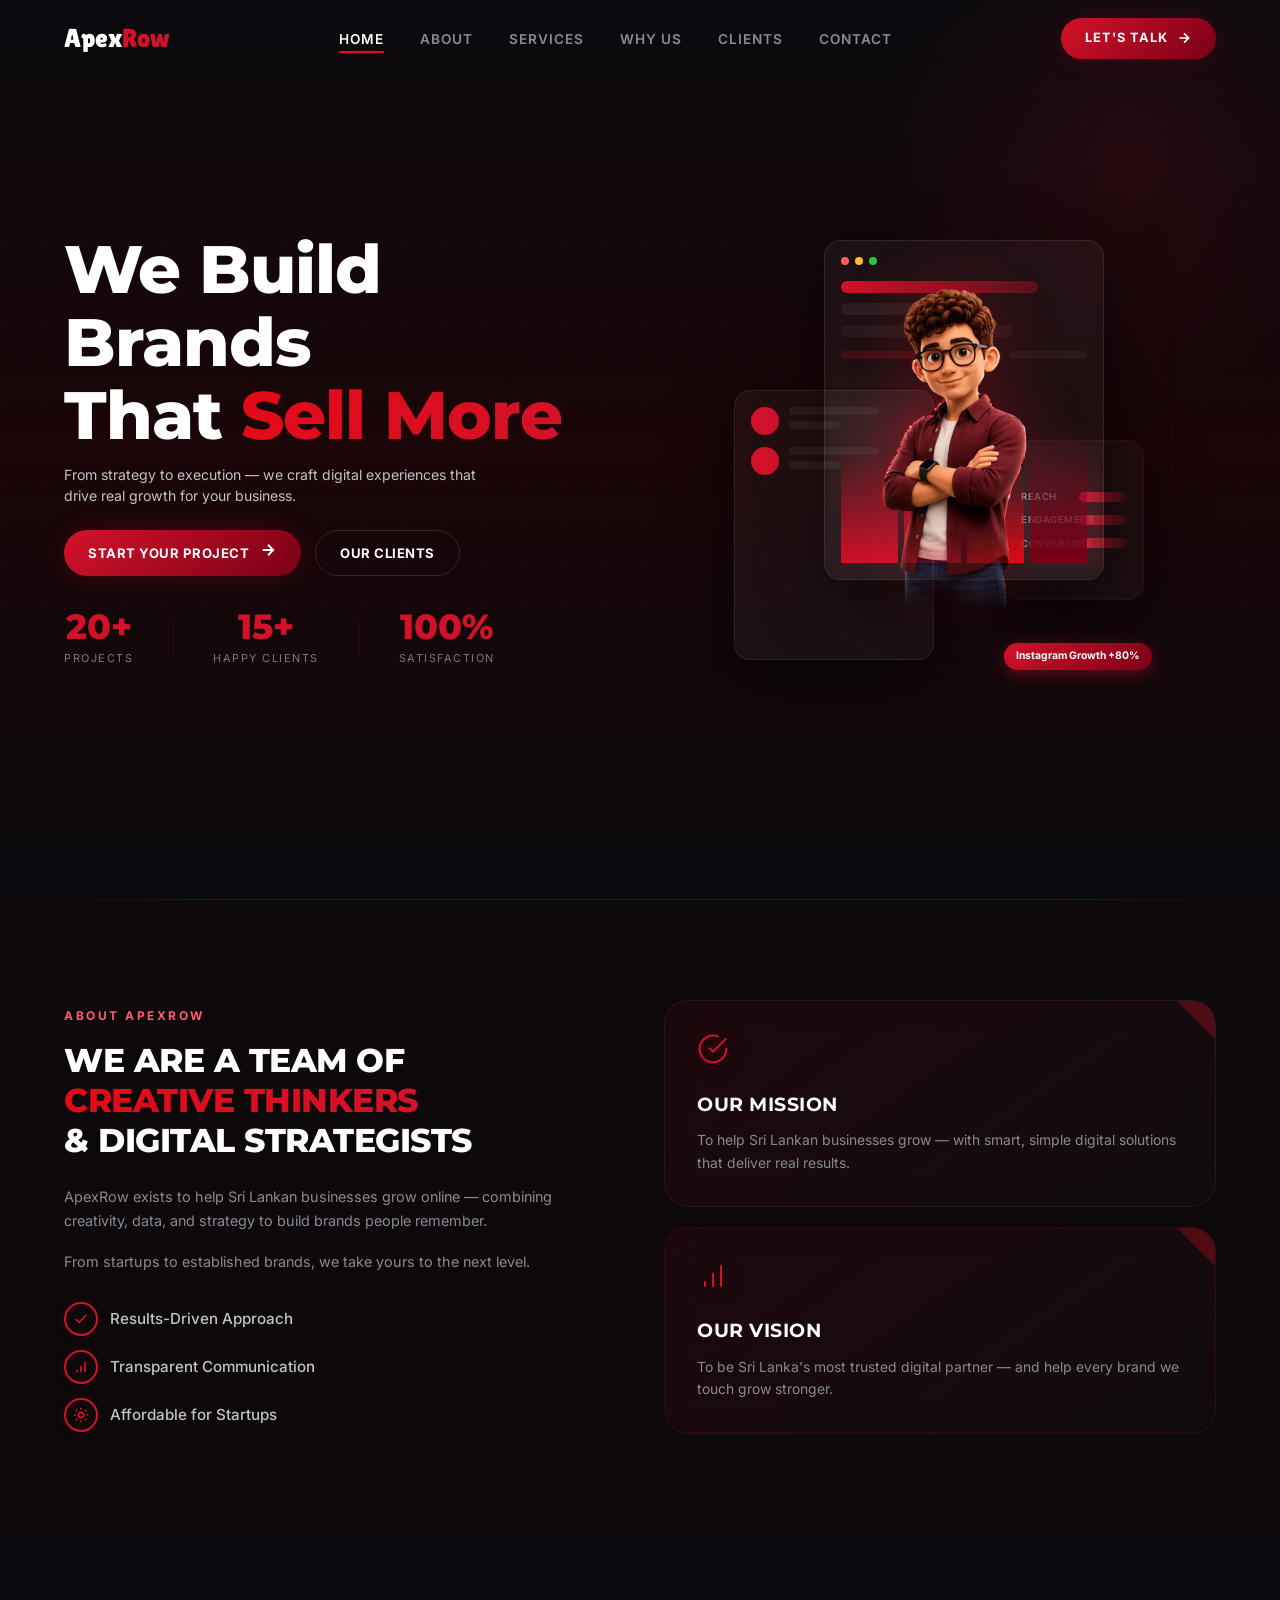
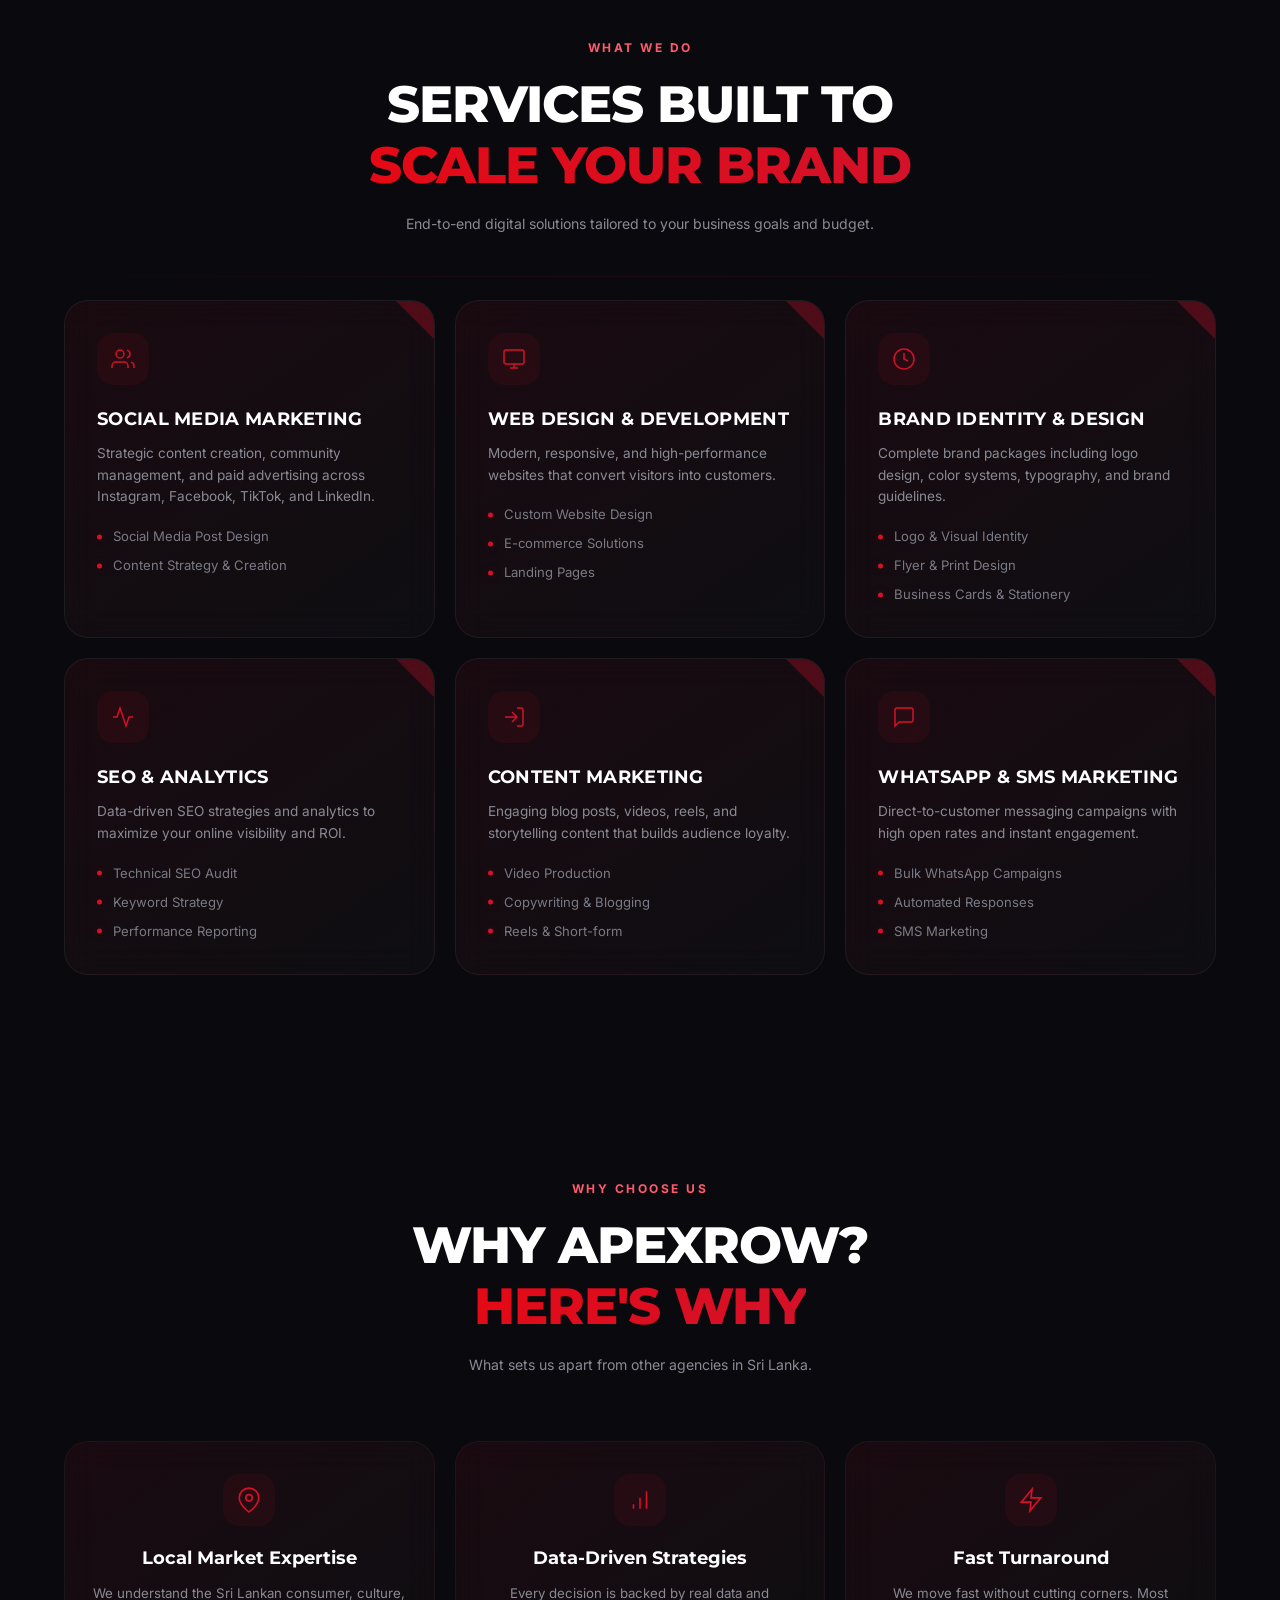
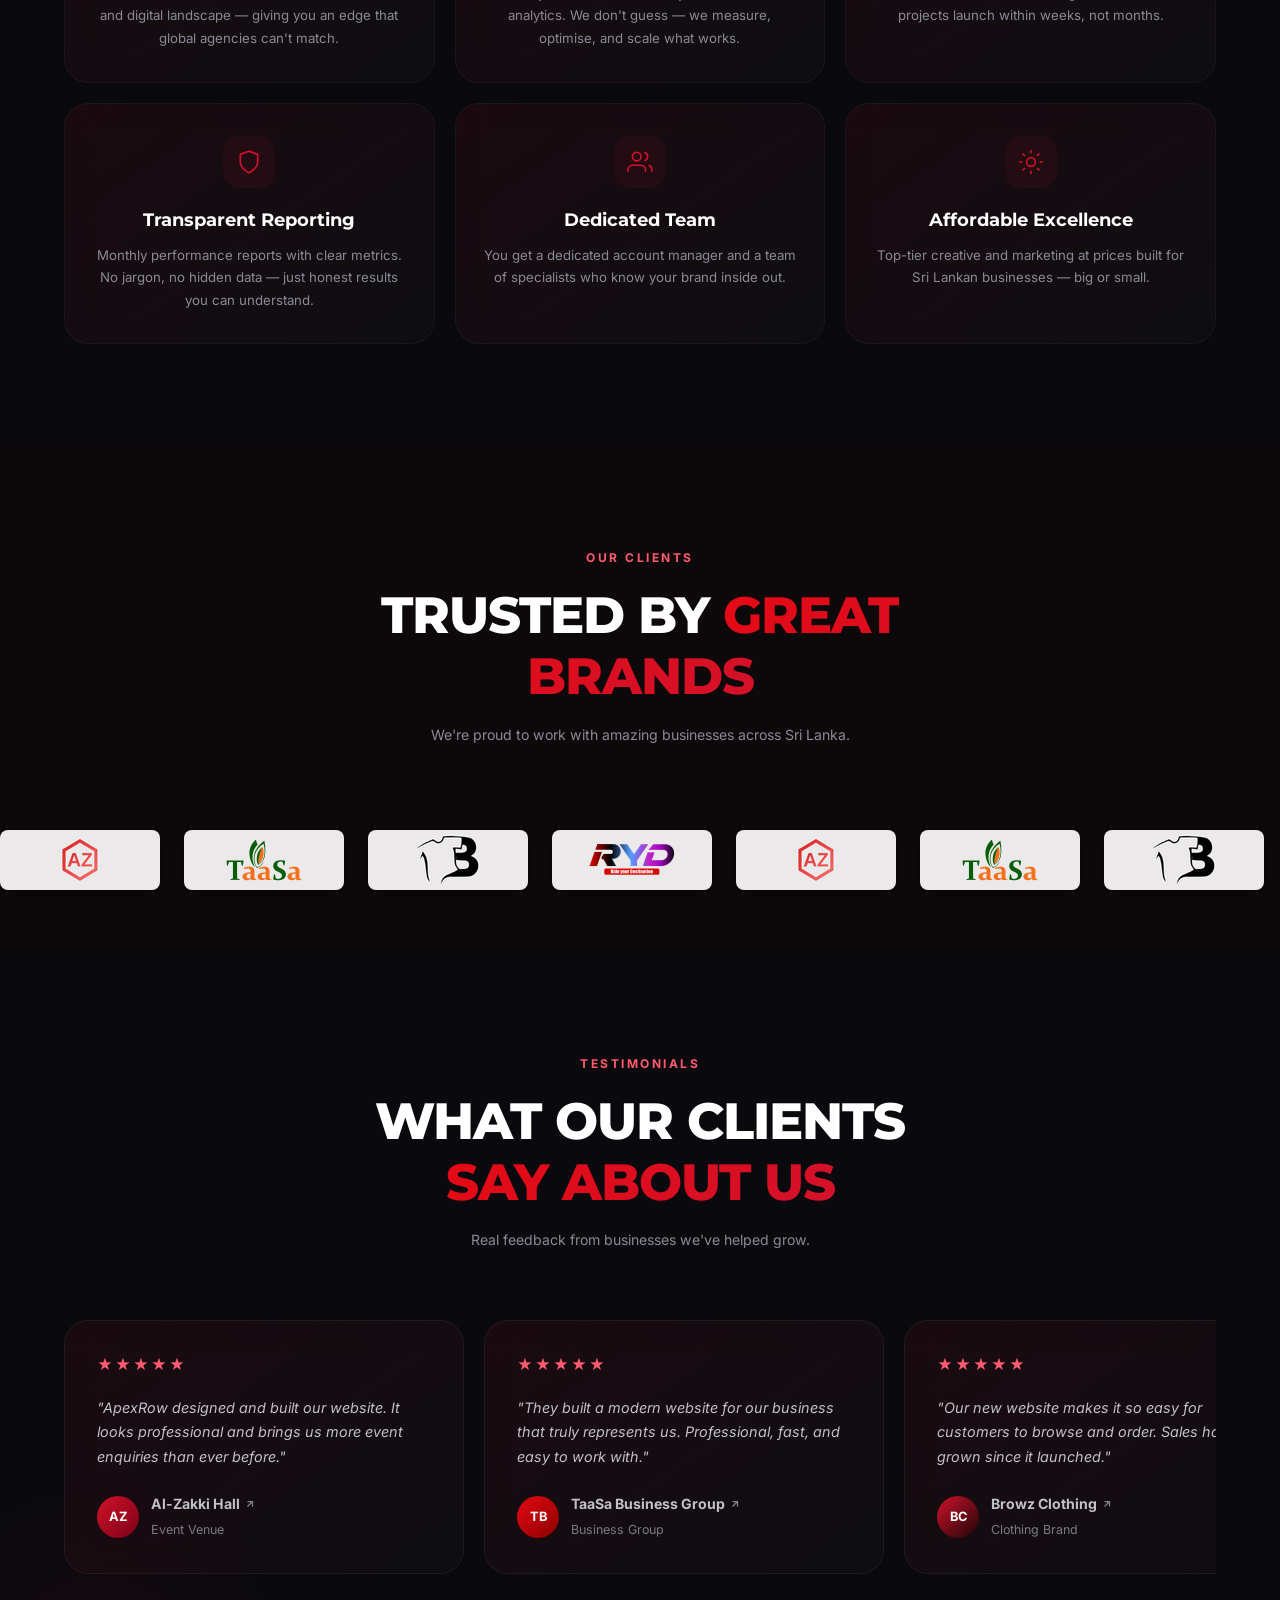
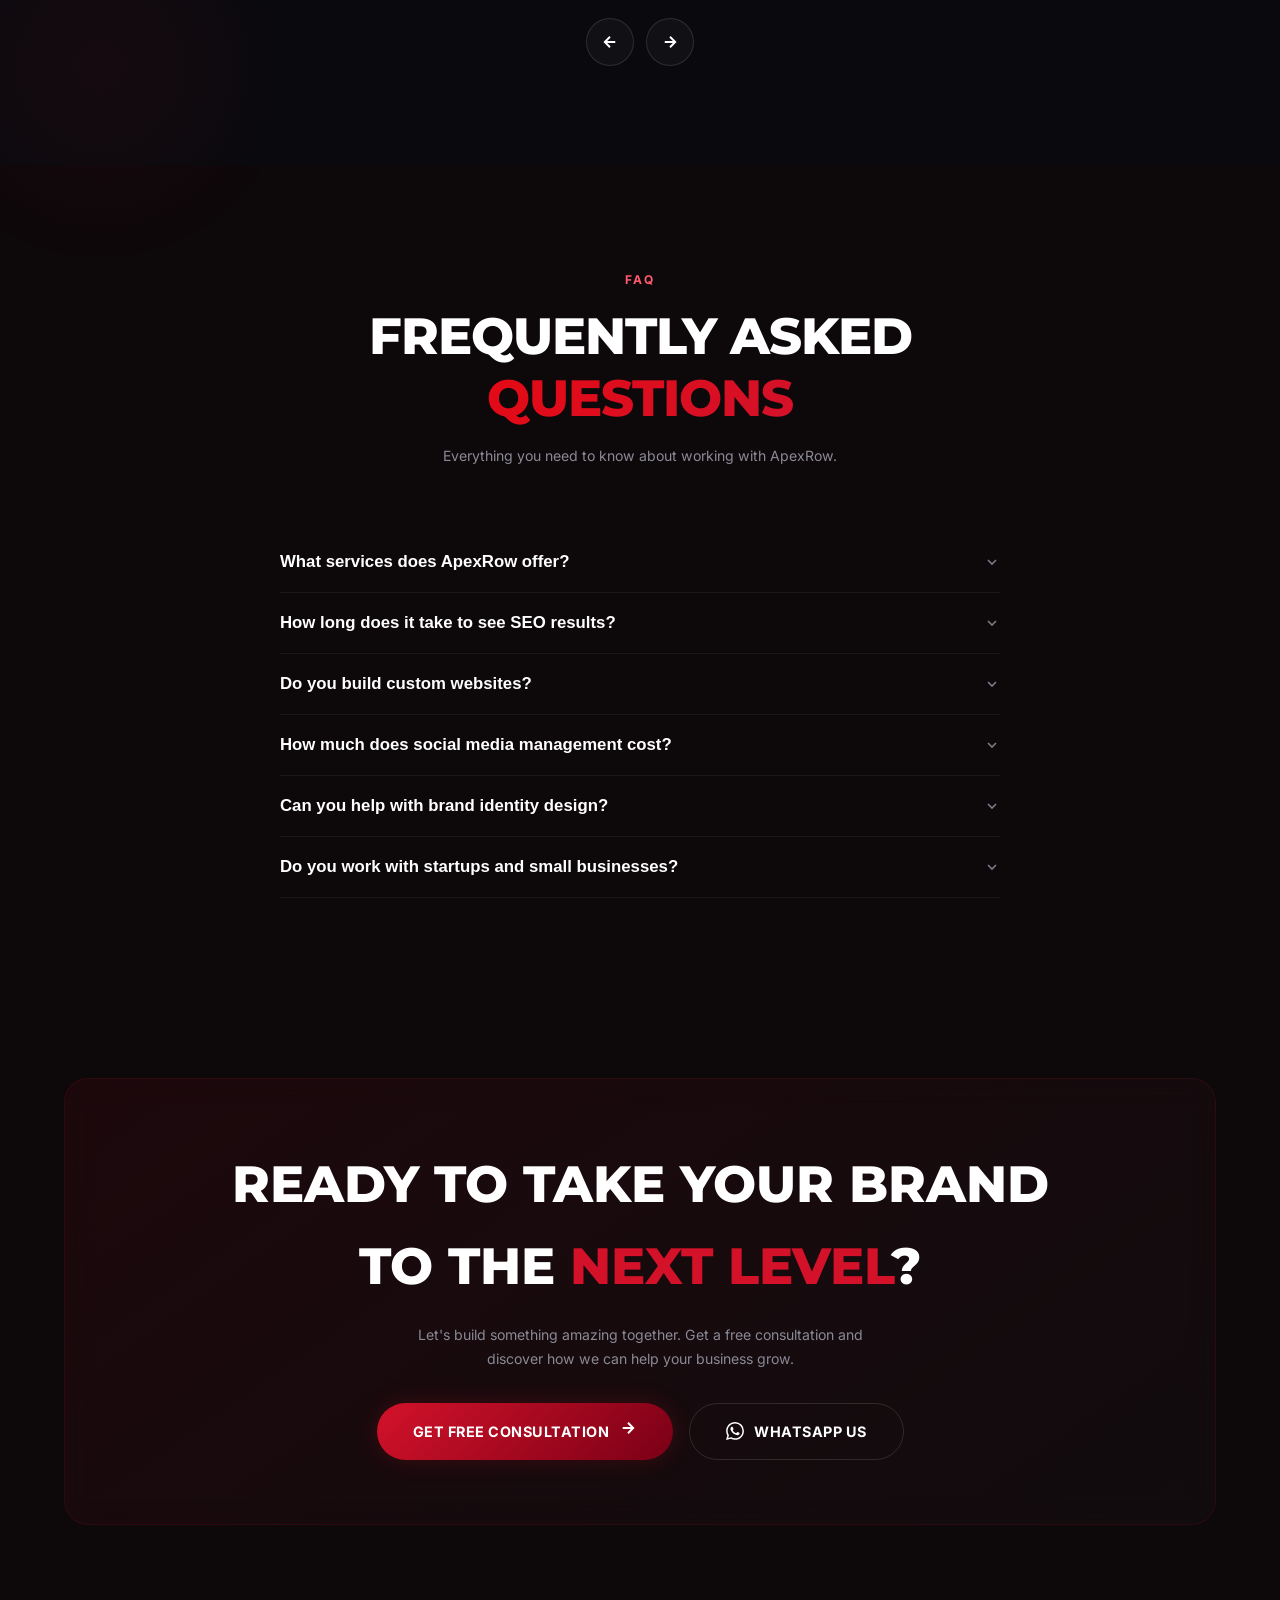
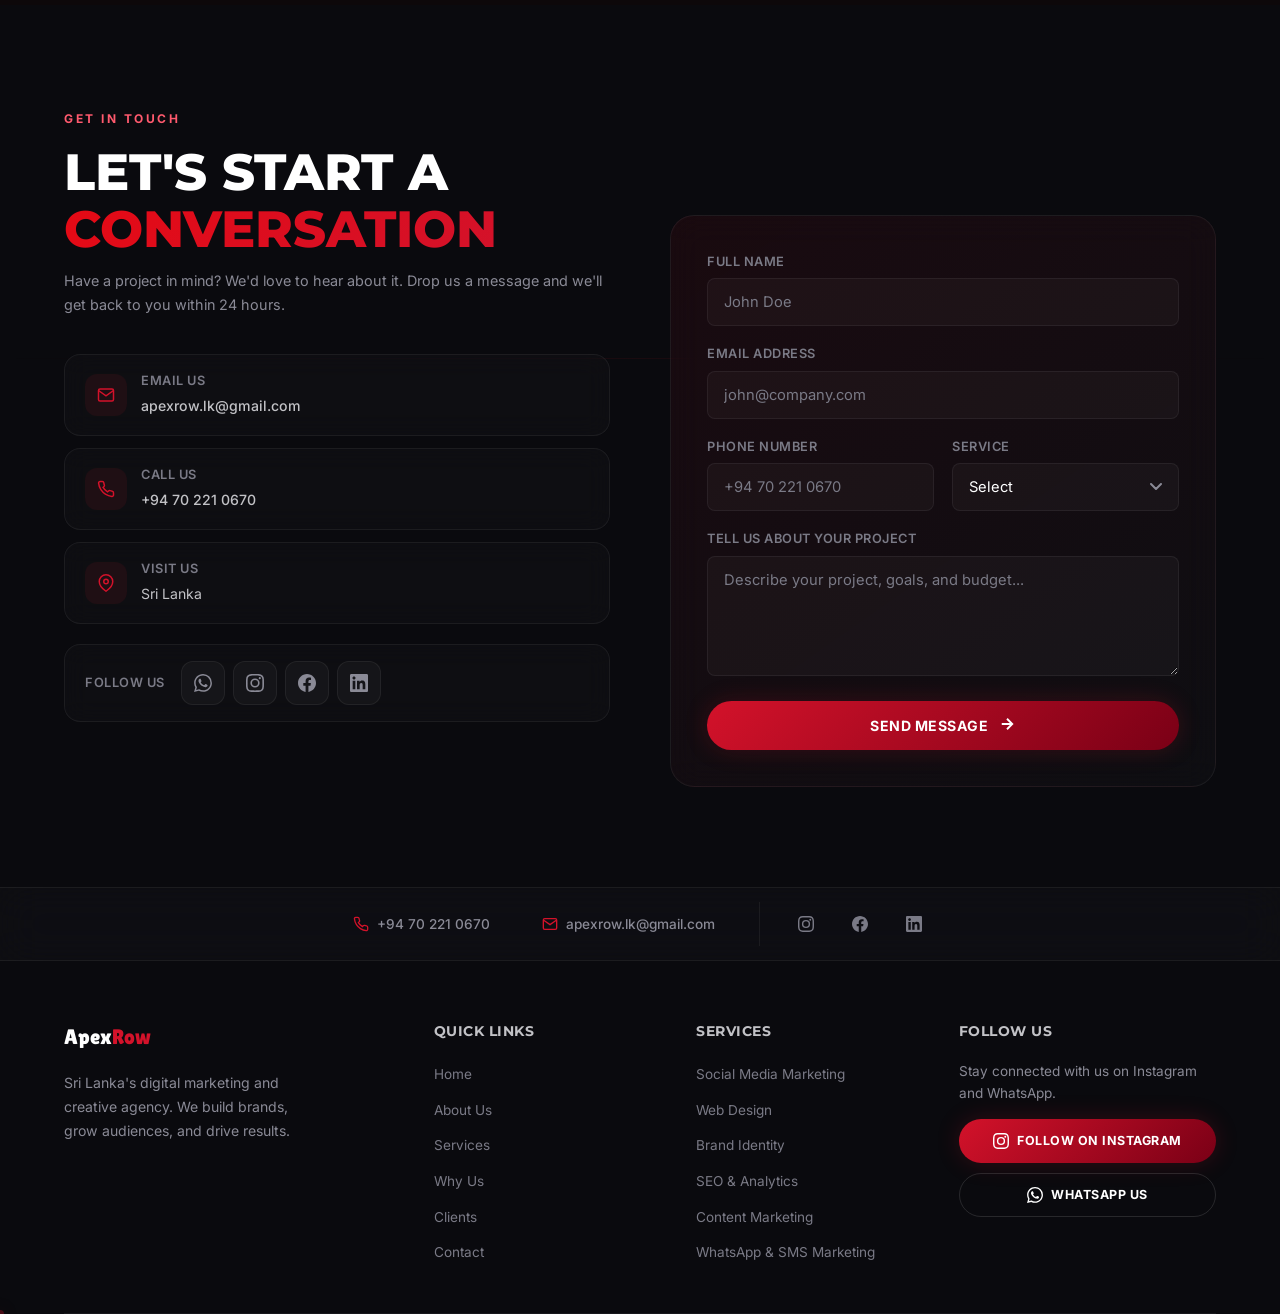
==== commit b29acf35: "Add ApexRow marketing website" ====
--- a/index.html
+++ b/index.html
@@ -2,15 +2,20 @@
 <html lang="en">
 <head>
     <meta charset="UTF-8">
-    <meta name="viewport" content="width=device-width, initial-scale=1.0">
+    <meta name="viewport" content="width=device-width, initial-scale=1.0, viewport-fit=cover">
     <title>ApexRow | Digital Marketing & Creative Agency in Sri Lanka</title>
     <meta name="description" content="ApexRow - Sri Lanka's top digital marketing and creative agency. We build brands, grow audiences, and drive results with social media, web design, branding, SEO, and content marketing.">
     <meta name="robots" content="index, follow">
     <meta name="author" content="ApexRow">
+    <meta name="keywords" content="digital marketing agency Sri Lanka, social media marketing Sri Lanka, web design company Sri Lanka, brand identity design, SEO services Sri Lanka, content marketing, WhatsApp marketing">
+    <meta name="geo.region" content="LK">
+    <meta name="geo.placename" content="Sri Lanka">
+    <meta name="geo.position" content="7.8731;80.7718">
+    <meta name="ICBM" content="7.8731, 80.7718">
+    <meta name="referrer" content="strict-origin-when-cross-origin">
     <meta name="theme-color" content="#0A0A0E">
     <meta name="msapplication-navbutton-color" content="#0A0A0E">
     <meta name="apple-mobile-web-app-status-bar-style" content="black-translucent">
-    <meta name="format-detection" content="telephone=yes">
 
     <link rel="canonical" href="https://apexrow.lk/">
 
@@ -61,6 +66,19 @@
             "height": 96
         },
         "description": "Sri Lanka's digital marketing and creative agency. We build brands, grow audiences, and drive results with social media, web design, branding, SEO, and content marketing.",
+        "email": "apexrow.lk@gmail.com",
+        "areaServed": {
+            "@type": "Country",
+            "name": "Sri Lanka"
+        },
+        "knowsAbout": [
+            "Social Media Marketing",
+            "Web Design & Development",
+            "Brand Identity & Design",
+            "SEO & Analytics",
+            "Content Marketing",
+            "WhatsApp & SMS Marketing"
+        ],
         "address": {
             "@type": "PostalAddress",
             "addressLocality": "Sri Lanka",
@@ -94,6 +112,59 @@
     <script type="application/ld+json">
     {
         "@context": "https://schema.org",
+        "@type": "ItemList",
+        "name": "ApexRow Services",
+        "provider": { "@id": "https://apexrow.lk/#organization" },
+        "itemListElement": [
+            {
+                "@type": "Service",
+                "position": 1,
+                "name": "Social Media Marketing",
+                "serviceType": "Social Media Marketing",
+                "description": "Strategic content creation, community management, and paid advertising across Instagram, Facebook, TikTok, and LinkedIn."
+            },
+            {
+                "@type": "Service",
+                "position": 2,
+                "name": "Web Design & Development",
+                "serviceType": "Web Design & Development",
+                "description": "Modern, responsive, and high-performance websites that convert visitors into customers."
+            },
+            {
+                "@type": "Service",
+                "position": 3,
+                "name": "Brand Identity & Design",
+                "serviceType": "Brand Identity & Design",
+                "description": "Complete brand packages including logo design, colour systems, typography, and brand guidelines."
+            },
+            {
+                "@type": "Service",
+                "position": 4,
+                "name": "SEO & Analytics",
+                "serviceType": "SEO & Analytics",
+                "description": "Data-driven SEO strategies and analytics to maximize online visibility and ROI."
+            },
+            {
+                "@type": "Service",
+                "position": 5,
+                "name": "Content Marketing",
+                "serviceType": "Content Marketing",
+                "description": "Engaging blog posts, videos, reels, and storytelling content that builds audience loyalty."
+            },
+            {
+                "@type": "Service",
+                "position": 6,
+                "name": "WhatsApp & SMS Marketing",
+                "serviceType": "WhatsApp & SMS Marketing",
+                "description": "Direct-to-customer messaging campaigns with high open rates and instant engagement."
+            }
+        ]
+    }
+    </script>
+
+    <script type="application/ld+json">
+    {
+        "@context": "https://schema.org",
         "@type": "FAQPage",
         "mainEntity": [
             {
@@ -161,9 +232,10 @@
                 <span class="logo-light">Apex</span><span class="logo-red">Row</span>
             </a>
             <ul class="nav-links" id="navLinks">
-                <li><a href="#home" class="active">Home</a></li>
+                <li><a href="#home" class="active" aria-current="page">Home</a></li>
                 <li><a href="#about">About</a></li>
                 <li><a href="#services">Services</a></li>
+                <li><a href="#why">Why Us</a></li>
                 <li><a href="#clients">Clients</a></li>
                 <li><a href="#contact">Contact</a></li>
                 <li class="nav-cta-mobile-item"><a href="#contact" class="nav-cta nav-cta-mobile">Let's Talk</a></li>
@@ -214,8 +286,8 @@
                     <span class="stat-lbl">Happy Clients</span>
                 </div>
                 <div class="stat-item">
-                    <span class="stat-num"><span data-count="1">0</span>+</span>
-                    <span class="stat-lbl">Years</span>
+                    <span class="stat-num"><span data-count="100">0</span>%</span>
+                    <span class="stat-lbl">Satisfaction</span>
                 </div>
             </div>
 
@@ -520,19 +592,11 @@
                 <a href="https://taasabusinessgroup.com/taasa-rice" target="_blank" rel="noopener" class="client-logo"><img src="clients/taasa.png" alt="TaaSa Business Group" width="160" height="60" loading="lazy"></a>
                 <a href="https://browzclothing.netlify.app/" target="_blank" rel="noopener" class="client-logo"><img src="clients/browz.png" alt="Browz Clothing" width="160" height="60" loading="lazy"></a>
                 <a href="https://www.instagram.com/ryd_travels_tours_" target="_blank" rel="noopener" class="client-logo"><img src="clients/ryd-travels.png" alt="RYD Travels &amp; Tour" width="160" height="60" loading="lazy"></a>
-                <a href="https://al-zakki.netlify.app/" target="_blank" rel="noopener" class="client-logo"><img src="clients/al-zakki.png" alt="Al-Zakki Hall" width="160" height="60" loading="lazy"></a>
-                <a href="https://taasabusinessgroup.com/taasa-rice" target="_blank" rel="noopener" class="client-logo"><img src="clients/taasa.png" alt="TaaSa Business Group" width="160" height="60" loading="lazy"></a>
-                <a href="https://browzclothing.netlify.app/" target="_blank" rel="noopener" class="client-logo"><img src="clients/browz.png" alt="Browz Clothing" width="160" height="60" loading="lazy"></a>
-                <a href="https://www.instagram.com/ryd_travels_tours_" target="_blank" rel="noopener" class="client-logo"><img src="clients/ryd-travels.png" alt="RYD Travels &amp; Tour" width="160" height="60" loading="lazy"></a>
+                <a href="https://al-zakki.netlify.app/" target="_blank" rel="noopener" class="client-logo" aria-hidden="true" tabindex="-1"><img src="clients/al-zakki.png" alt="" width="160" height="60" loading="lazy"></a>
+                <a href="https://taasabusinessgroup.com/taasa-rice" target="_blank" rel="noopener" class="client-logo" aria-hidden="true" tabindex="-1"><img src="clients/taasa.png" alt="" width="160" height="60" loading="lazy"></a>
+                <a href="https://browzclothing.netlify.app/" target="_blank" rel="noopener" class="client-logo" aria-hidden="true" tabindex="-1"><img src="clients/browz.png" alt="" width="160" height="60" loading="lazy"></a>
+                <a href="https://www.instagram.com/ryd_travels_tours_" target="_blank" rel="noopener" class="client-logo" aria-hidden="true" tabindex="-1"><img src="clients/ryd-travels.png" alt="" width="160" height="60" loading="lazy"></a>
                 <!-- Duplicate for seamless loop -->
-                <a href="https://al-zakki.netlify.app/" target="_blank" rel="noopener" class="client-logo"><img src="clients/al-zakki.png" alt="Al-Zakki Hall" width="160" height="60" loading="lazy"></a>
-                <a href="https://taasabusinessgroup.com/taasa-rice" target="_blank" rel="noopener" class="client-logo"><img src="clients/taasa.png" alt="TaaSa Business Group" width="160" height="60" loading="lazy"></a>
-                <a href="https://browzclothing.netlify.app/" target="_blank" rel="noopener" class="client-logo"><img src="clients/browz.png" alt="Browz Clothing" width="160" height="60" loading="lazy"></a>
-                <a href="https://www.instagram.com/ryd_travels_tours_" target="_blank" rel="noopener" class="client-logo"><img src="clients/ryd-travels.png" alt="RYD Travels &amp; Tour" width="160" height="60" loading="lazy"></a>
-                <a href="https://al-zakki.netlify.app/" target="_blank" rel="noopener" class="client-logo"><img src="clients/al-zakki.png" alt="Al-Zakki Hall" width="160" height="60" loading="lazy"></a>
-                <a href="https://taasabusinessgroup.com/taasa-rice" target="_blank" rel="noopener" class="client-logo"><img src="clients/taasa.png" alt="TaaSa Business Group" width="160" height="60" loading="lazy"></a>
-                <a href="https://browzclothing.netlify.app/" target="_blank" rel="noopener" class="client-logo"><img src="clients/browz.png" alt="Browz Clothing" width="160" height="60" loading="lazy"></a>
-                <a href="https://www.instagram.com/ryd_travels_tours_" target="_blank" rel="noopener" class="client-logo"><img src="clients/ryd-travels.png" alt="RYD Travels &amp; Tour" width="160" height="60" loading="lazy"></a>
             </div>
         </div>
     </section>
@@ -550,7 +614,7 @@
             <div class="testimonials-carousel">
                 <div class="testimonials-track" id="testimonialsTrack">
                     <div class="testi-card glass-card" data-animate="fade-up">
-                        <div class="testi-stars">★★★★★</div>
+                        <div class="testi-stars" role="img" aria-label="Rated 5 out of 5 stars"><span aria-hidden="true">★★★★★</span></div>
                         <p class="testi-text">
                             "ApexRow designed and built our website. It looks professional and brings us more event enquiries than ever before."
                         </p>
@@ -563,7 +627,7 @@
                         </div>
                     </div>
                     <div class="testi-card glass-card" data-animate="fade-up" data-delay="100">
-                        <div class="testi-stars">★★★★★</div>
+                        <div class="testi-stars" role="img" aria-label="Rated 5 out of 5 stars"><span aria-hidden="true">★★★★★</span></div>
                         <p class="testi-text">
                             "They built a modern website for our business that truly represents us. Professional, fast, and easy to work with."
                         </p>
@@ -576,7 +640,7 @@
                         </div>
                     </div>
                     <div class="testi-card glass-card" data-animate="fade-up" data-delay="200">
-                        <div class="testi-stars">★★★★★</div>
+                        <div class="testi-stars" role="img" aria-label="Rated 5 out of 5 stars"><span aria-hidden="true">★★★★★</span></div>
                         <p class="testi-text">
                             "Our new website makes it so easy for customers to browse and order. Sales have grown since it launched."
                         </p>
@@ -589,7 +653,7 @@
                         </div>
                     </div>
                     <div class="testi-card glass-card" data-animate="fade-up">
-                        <div class="testi-stars">★★★★★</div>
+                        <div class="testi-stars" role="img" aria-label="Rated 5 out of 5 stars"><span aria-hidden="true">★★★★★</span></div>
                         <p class="testi-text">
                             "From our logo to our flyers and social media, ApexRow handles everything. More bookings than ever before."
                         </p>
@@ -848,6 +912,7 @@
                         <li><a href="#home">Home</a></li>
                         <li><a href="#about">About Us</a></li>
                         <li><a href="#services">Services</a></li>
+                        <li><a href="#why">Why Us</a></li>
                         <li><a href="#clients">Clients</a></li>
                         <li><a href="#contact">Contact</a></li>
                     </ul>
@@ -867,11 +932,11 @@
                     <h4>Follow Us</h4>
                     <p>Stay connected with us on Instagram and WhatsApp.</p>
                     <div style="display: flex; flex-direction: column; gap: 10px;">
-                        <a href="https://www.instagram.com/apexrow.lk" target="_blank" rel="noopener" class="btn btn-primary btn-sm" style="gap: 8px; justify-content: center;">
+                        <a href="https://www.instagram.com/apexrow.lk" target="_blank" rel="noopener" class="btn btn-primary btn-sm btn-icon">
                             <svg width="16" height="16" viewBox="0 0 24 24" fill="currentColor" aria-hidden="true"><path d="M12 2.163c3.204 0 3.584.012 4.85.07 3.252.148 4.771 1.691 4.919 4.919.058 1.265.069 1.645.069 4.849 0 3.205-.012 3.584-.069 4.849-.149 3.225-1.664 4.771-4.919 4.919-1.266.058-1.644.07-4.85.07-3.204 0-3.584-.012-4.849-.07-3.26-.149-4.771-1.699-4.919-4.92-.058-1.265-.07-1.644-.07-4.849 0-3.204.013-3.583.07-4.849.149-3.227 1.664-4.771 4.919-4.919 1.266-.057 1.645-.069 4.849-.069zM12 0C8.741 0 8.333.014 7.053.072 2.695.272.273 2.69.073 7.052.014 8.333 0 8.741 0 12c0 3.259.014 3.668.072 4.948.2 4.358 2.618 6.78 6.98 6.98C8.333 23.986 8.741 24 12 24c3.259 0 3.668-.014 4.948-.072 4.354-.2 6.782-2.618 6.979-6.98.059-1.28.073-1.689.073-4.948 0-3.259-.014-3.667-.072-4.947-.196-4.354-2.617-6.78-6.979-6.98C15.668.014 15.259 0 12 0zm0 5.838a6.162 6.162 0 100 12.324 6.162 6.162 0 000-12.324zM12 16a4 4 0 110-8 4 4 0 010 8zm6.406-11.845a1.44 1.44 0 100 2.881 1.44 1.44 0 000-2.881z"/></svg>
                             Follow on Instagram
                         </a>
-                        <a href="https://wa.me/94702210670?text=Hello%20ApexRow!%20I%20visited%20your%20website%20and%20I%20would%20like%20to%20know%20more%20about%20your%20services.%20Could%20you%20share%20the%20details%2C%20please%3F" target="_blank" rel="noopener" class="btn btn-outline btn-sm" style="gap: 8px; justify-content: center;">
+                        <a href="https://wa.me/94702210670?text=Hello%20ApexRow!%20I%20visited%20your%20website%20and%20I%20would%20like%20to%20know%20more%20about%20your%20services.%20Could%20you%20share%20the%20details%2C%20please%3F" target="_blank" rel="noopener" class="btn btn-outline btn-sm btn-icon">
                             <svg width="16" height="16" viewBox="0 0 24 24" fill="currentColor" aria-hidden="true"><path d="M17.472 14.382c-.297-.149-1.758-.867-2.03-.967-.273-.099-.471-.148-.67.15-.197.297-.767.966-.94 1.164-.173.199-.347.223-.644.075-.297-.15-1.255-.463-2.39-1.475-.883-.788-1.48-1.761-1.653-2.059-.173-.297-.018-.458.13-.606.134-.133.298-.347.446-.52.149-.174.198-.298.298-.497.099-.198.05-.371-.025-.52-.075-.149-.669-1.612-.916-2.207-.242-.579-.487-.5-.669-.51-.173-.008-.371-.01-.57-.01-.198 0-.52.074-.792.372-.272.297-1.04 1.016-1.04 2.479 0 1.462 1.065 2.875 1.213 3.074.149.198 2.096 3.2 5.077 4.487.709.306 1.262.489 1.694.625.712.227 1.36.195 1.871.118.571-.085 1.758-.719 2.006-1.413.248-.694.248-1.289.173-1.413-.074-.124-.272-.198-.57-.347m-5.421 7.403h-.004a9.87 9.87 0 01-5.031-1.378l-.361-.214-3.741.982.998-3.648-.235-.374a9.86 9.86 0 01-1.51-5.26c.001-5.45 4.436-9.884 9.888-9.884 2.64 0 5.122 1.03 6.988 2.898a9.825 9.825 0 012.893 6.994c-.003 5.45-4.437 9.884-9.885 9.884m8.413-18.297A11.815 11.815 0 0012.05 0C5.495 0 .16 5.335.157 11.892c0 2.096.547 4.142 1.588 5.945L.057 24l6.305-1.654a11.882 11.882 0 005.683 1.448h.005c6.554 0 11.89-5.335 11.893-11.893a11.821 11.821 0 00-3.48-8.413z"/></svg>
                             WhatsApp Us
                         </a>
--- a/styles.css
+++ b/styles.css
@@ -788,6 +788,7 @@
 .btn-lg { padding: 16px 36px; font-size: 0.9rem; }
 .btn-sm { padding: 10px 22px; font-size: 0.78rem; }
 .btn-full { width: 100%; justify-content: center; }
+.btn-icon { gap: 8px; justify-content: center; }
 
 /* === SECTION HEADERS === */
 .section-tag {
@@ -1529,6 +1530,40 @@
 }
 .form-submit-back:hover { color: var(--red-text); }
 
+/* === FORM SUCCESS === */
+.form-success {
+    display: none;
+    margin-top: 18px;
+    padding: 24px;
+    text-align: center;
+    background: rgba(211, 18, 42, 0.06);
+    border: 1px solid rgba(211, 18, 42, 0.25);
+    border-radius: var(--radius-md);
+}
+.form-success.visible {
+    display: block;
+}
+.form-success svg {
+    color: var(--red);
+    margin: 0 auto 12px;
+    display: block;
+}
+.form-success-title {
+    font-family: var(--font-display);
+    font-size: 1.1rem;
+    font-weight: 800;
+    text-transform: uppercase;
+    letter-spacing: 0.5px;
+    color: var(--text);
+    margin-bottom: 6px;
+}
+.form-success-note {
+    font-size: 0.85rem;
+    color: var(--text-muted);
+    margin-bottom: 16px;
+    line-height: 1.6;
+}
+
 /* === CONTACT BAR === */
 .contact-bar {
     background: rgba(255, 255, 255, 0.02);
@@ -1537,6 +1572,8 @@
     border-top: 1px solid var(--border-glass);
     border-bottom: 1px solid var(--border-glass);
     padding: 14px 0;
+    padding-top: calc(14px + env(safe-area-inset-top, 0px));
+    padding-bottom: calc(14px + env(safe-area-inset-bottom, 0px));
 }
 .contact-bar-container {
     display: flex;
@@ -1765,7 +1802,7 @@
     .contact-form-wrapper { margin-top: 0; }
     .footer-grid { grid-template-columns: 1fr; gap: 32px; }
     .form-row { grid-template-columns: 1fr; }
-    .contact-bar { padding: 10px 0; }
+    .contact-bar { padding-top: calc(10px + env(safe-area-inset-top, 0px)); padding-bottom: calc(10px + env(safe-area-inset-bottom, 0px)); }
     .contact-bar-container {
         flex-wrap: nowrap;
         justify-content: center;
